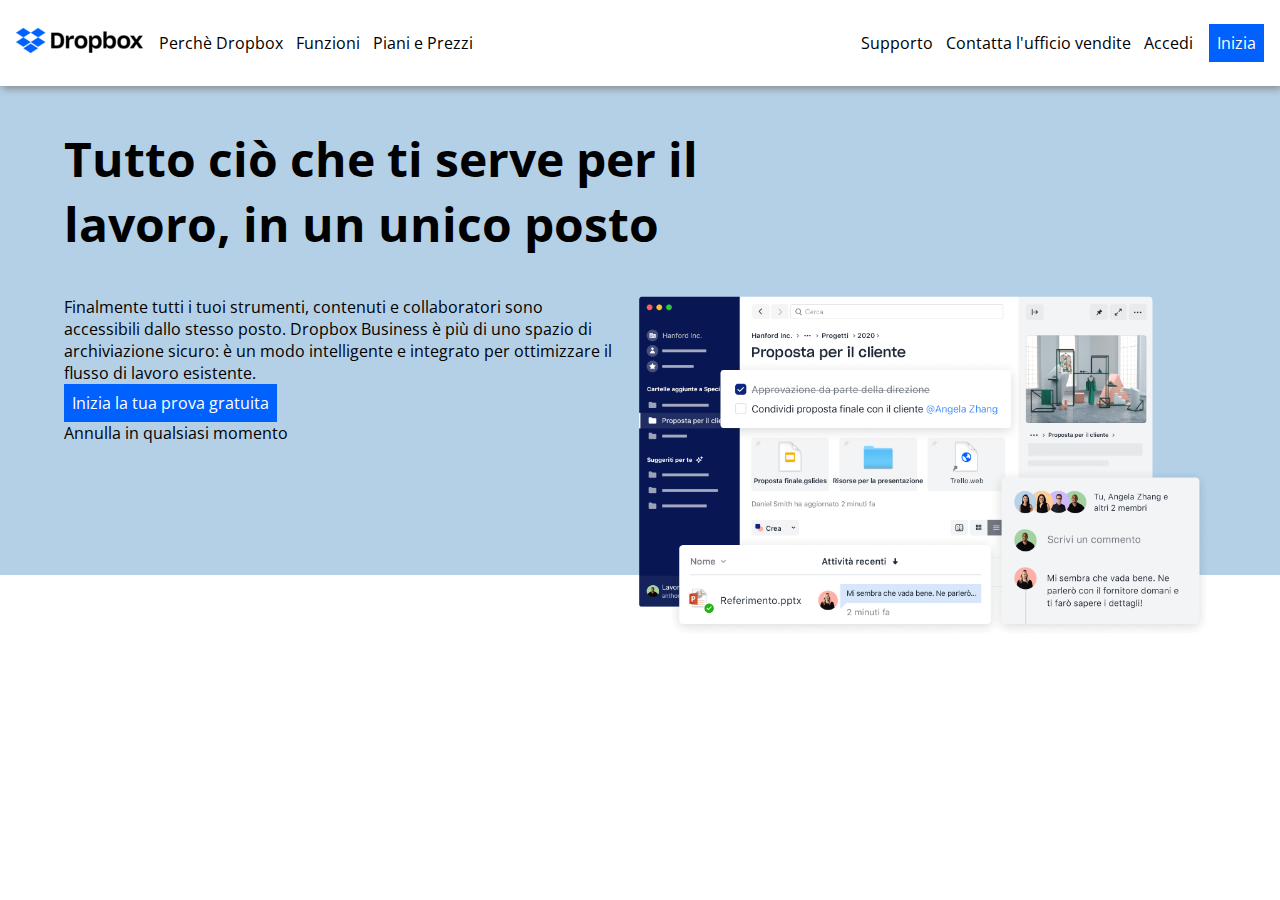
==== correction/index.html @ 45c7e1af "main: add CALLtoACTION" ====
<!DOCTYPE html>
<html lang="en">
    <head>
        <meta charset="UTF-8">
        <meta http-equiv="X-UA-Compatible" content="IE=edge">
        <meta name="viewport" content="width=device-width, initial-scale=1.0">
        <link
            href="https://fonts.googleapis.com/css2?family=Open+Sans:ital,wght@0,400;0,700;0,800;1,400&amp;display=swap"
            rel="stylesheet">
        <link rel="stylesheet"
            href="https://cdnjs.cloudflare.com/ajax/libs/font-awesome/6.3.0/css/all.min.css"
            integrity="sha512-SzlrxWUlpfuzQ+pcUCosxcglQRNAq/DZjVsC0lE40xsADsfeQoEypE+enwcOiGjk/bSuGGKHEyjSoQ1zVisanQ=="
            crossorigin="anonymous" referrerpolicy="no-referrer" />
        <link rel="stylesheet" href="../correction/css/style.css">
        <title>Document</title>
    </head>
    <body>

        <header id="app-header">
            <nav class="d-flex">
                <div class="logo">
                    <a href="#"><img
                            src="../correction/assets/img/logo-small.png"
                            alt=""></a>
                </div>
                <ul class="menu-left underline">
                    <li><a href="#">Perchè Dropbox</a></li>
                    <li><a href="#">Funzioni</a></li>
                    <li><a href="#">Piani e Prezzi</a></li>
                </ul>
                <ul class="menu-right underline">
                    <li><a href="#">Supporto</a></li>
                    <li><a href="#">Contatta l'ufficio vendite</a></li>
                    <li><a href="#">Accedi</a></li>
                </ul>
                <div><a href="#" class="btn btn-blue">Inizia</a></div>
            </nav>
        </header>
        <!-- /#app-header -->

        <main id="app_main">
            <section class="jumbotron">

                <div class="container">
                    <h1>Tutto ciò che ti
                        serve per il <br>
                        lavoro, in un
                        unico posto
                    </h1>
                    <div class="jumbo-txt d-flex">
                        <div class="w40">
                            <p>
                                Finalmente tutti i tuoi
                                strumenti, contenuti e
                                collaboratori sono accessibili
                                dallo stesso posto. Dropbox
                                Business è più di uno spazio
                                di archiviazione sicuro: è un
                                modo intelligente e
                                integrato per ottimizzare il
                                flusso di lavoro esistente.
                            </p>

                            <div class="call_to_action">
                                <a href="" class="btn btn-blue">Inizia la tua
                                    prova gratuita</a>
                                <div>
                                    <a href="#" class="jumbolink">
                                        Annulla in qualsiasi
                                        momento
                                    </a>
                                    <i class="fas fa-arrow-down fa-3x
                                        fa-fw"></i>
                                </div>
                            </div>



                        </div>
                        <div class="w60">
                            <img src="../correction/assets/img/jumbo.png"
                                alt="">
                        </div>
                    </div>
                </div>

            </section>

        </main>
        <!-- /#app_main -->



    </body>
</html>
---- correction/css/style.css ----
/* #region Common */
* {
    margin: 0;
    padding: 0;
    box-sizing: border-box;
}

body {
    font-family: 'Open Sans', sans-serif;
}

.d-flex {
    display: flex;
}

:root {
    --ds-btn: #0061ff;
    --ds-primary: #b4d0e7;
    --ds-light: #ffffff;
    --ds-txtbanner: #610c2f;
    --ds-designt: #a2d39b;
    --ds-asu: #61082b;
    --ds-uf: #0093ce;
    --ds-center: #f5f5f5;
    --ds-topps: #ff1c1c;
    --ds-wbr: #d5001f;
    --ds-hearts: #b4d0e7;
    --ds-lonely: #0d2481;
    --ds-clear: #ffd830;
    --ds-bordergreen:#d1e9cd;
}

img{
    max-width: 100%;
}

/* #endregion Common */

/* #region utility */

.btn{
    text-align: center;
    padding: 0.5rem 0.5rem;
    display: inline-block;
}

.container
{
  max-width: 1152px;
  margin: auto;
}

/* #endregion utility */


/* #region HEADER */
#app-header{
    background-color: var(--ds-light);
    box-shadow: 2px 2px 8px gray;
    position: sticky;
    top: 0;
    left: 0;
    z-index: 10000;
    padding: 1.5rem 1rem;
}

#app-header nav{
    height: 100%;
    align-items: center;
    gap: 1rem;
}

#app-header .menu-left,
#app-header .menu-right {
    list-style: none;
    gap: 0.8rem;
    flex-grow: 1;
    text-decoration: none;
    display: flex;
}

#app-header ul a {
    text-decoration: none;
    color: black;
}

#app-header .menu-right{
    justify-content: end;
    
}

.btn-blue{
    background-color: var(--ds-btn);
    color: var(--ds-light);
    text-decoration: none;
}

.underline li{
    position: relative;
    display: inline-block;
}

.underline li::before {
    content: "";
    position: absolute;
    height: 2px;
    width: 0;
    left: 0;
    bottom: 0;
    background-color: var(--ds-btn);
    transition: opacity 300ms, transform 0.5s;
}

.underline li:hover::before {
    width: 100%;
    transform: translate3d(0, 0.2em, 0);
}

/* #endregion HEADER */

/* #region MAIN */
 
.jumbotron h1{
    font-size: 3rem;
    padding: 2.5rem 0;
}

.jumbotron{
    background-color: var(--ds-hearts);
}

.jumbotron img{
    margin-bottom: -4rem;
}

.call_to_action div a{
    text-decoration: none;
    color: black;
    display: block;
}

/* #endregion MAIN */
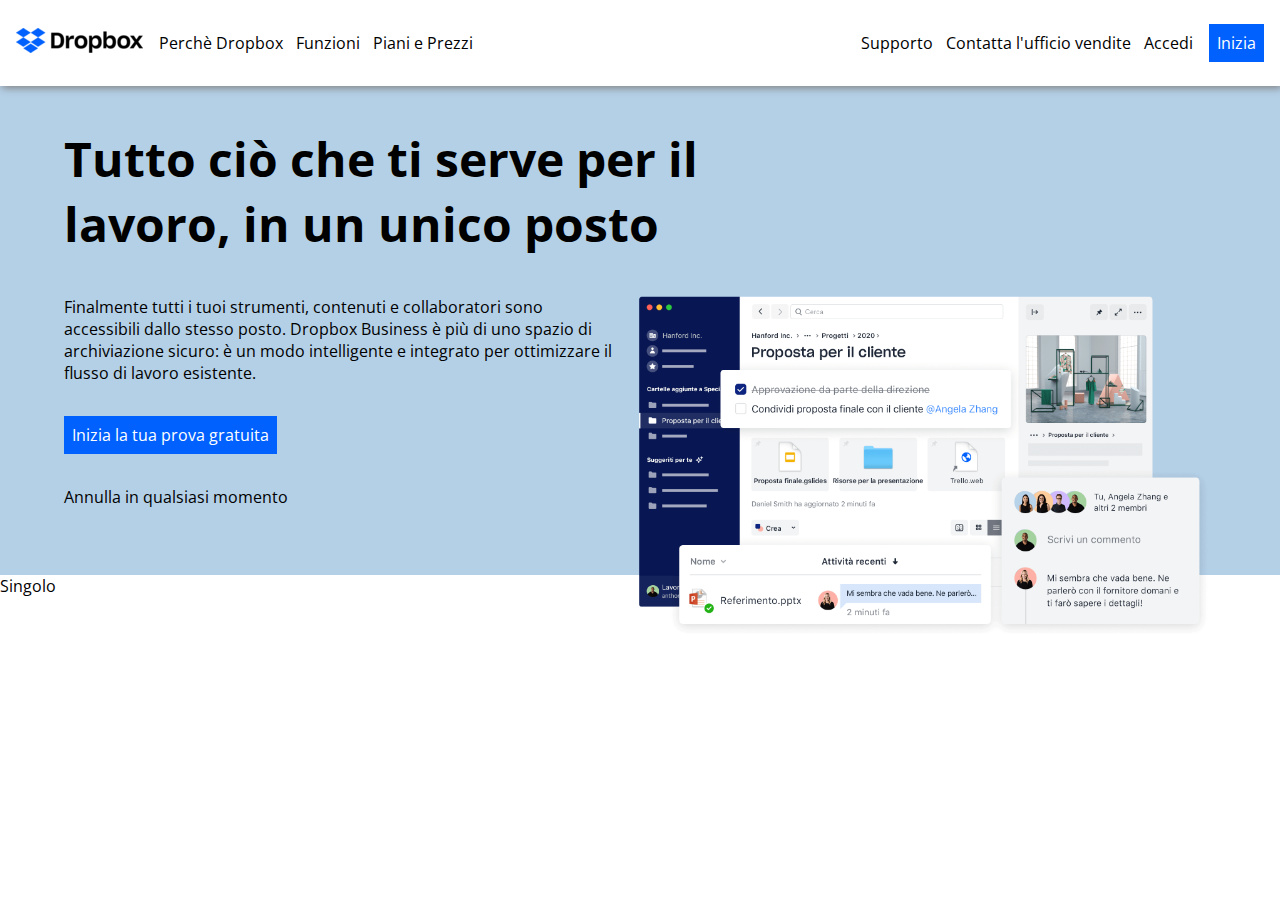
==== commit bd340323: "main: initial businessGRID (container > row > column)" ====
--- a/correction/index.html
+++ b/correction/index.html
@@ -63,20 +63,23 @@
 
                             <div class="call_to_action">
                                 <a href="" class="btn btn-blue">Inizia la tua
-                                    prova gratuita</a>
-                                <div>
-                                    <a href="#" class="jumbolink">
-                                        Annulla in qualsiasi
-                                        momento
-                                    </a>
-                                    <i class="fas fa-arrow-down fa-3x
-                                        fa-fw"></i>
-                                </div>
+                                    prova gratuita
+                                </a>
                             </div>
+                            <!-- call to action -->
+                            <div>
+                                <span>
+                                    Annulla in qualsiasi
+                                    momento
+                                </span>
+                            </div>
+                            <div>
+                                <i class="fas fa-arrow-down fa-2x
+                                    fa-fw"></i>
+                            </div>
+                        </div>
+                        <!-- w40 -->
 
-
-
-                        </div>
                         <div class="w60">
                             <img src="../correction/assets/img/jumbo.png"
                                 alt="">
@@ -85,6 +88,34 @@
                 </div>
 
             </section>
+            <!-- JUMBOtron -->
+
+            <section class="business_plan">
+                <div class="business_grid">
+                    <div class="row">
+                        <div class="col4">
+                            <div class="card">
+                                <div class="card-header">
+                                    <span>Singolo</span>
+                                    <i class="fa-solid fa-user"></i>
+                                </div>
+                                <!-- /.card-header -->
+                                <div class="card-main">
+
+                                </div>
+                                <!-- /.card-main -->
+                            </div>
+                        </div>
+                        <!-- column 1 -->
+                    </div>
+                </div>
+                <!-- row busuness GRID -->
+            </section>
+
+
+
+
+
 
         </main>
         <!-- /#app_main -->
--- a/correction/css/style.css
+++ b/correction/css/style.css
@@ -119,6 +119,8 @@
 /* #endregion HEADER */
 
 /* #region MAIN */
+
+/* #region jumbotron */
  
 .jumbotron h1{
     font-size: 3rem;
@@ -133,10 +135,17 @@
     margin-bottom: -4rem;
 }
 
-.call_to_action div a{
-    text-decoration: none;
-    color: black;
-    display: block;
+.jumbotron .w40{
+    display: flex;
+    flex-direction: column;
+    gap: 2rem;
 }
+/* #endregion jumbotron */
+
+/* #region business GRID */
+
+/* #endregion business GRID */
+
+
 
 /* #endregion MAIN */
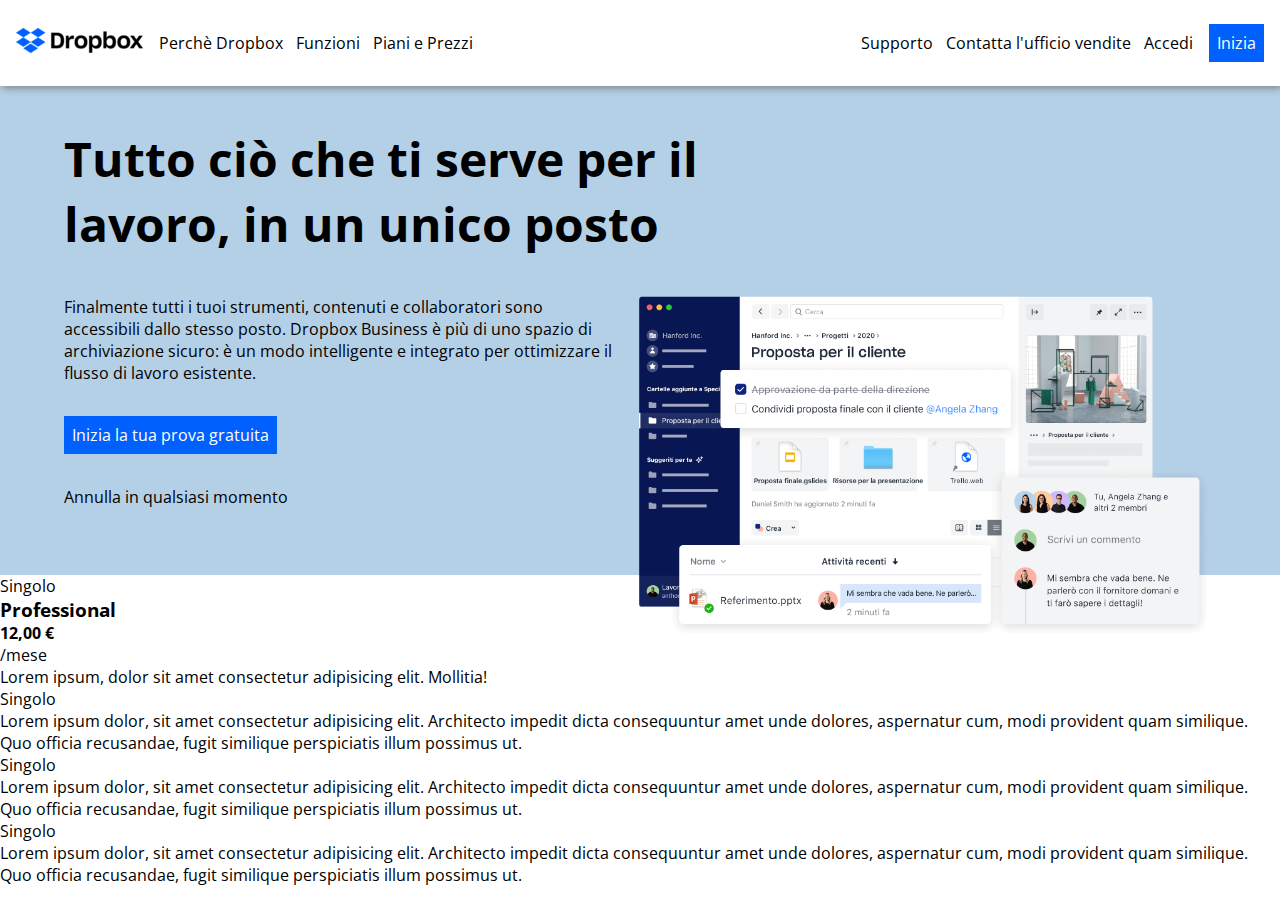
==== commit 73c07e0e: "main: add GRIDcards + 🧼clean code" ====
--- a/correction/index.html
+++ b/correction/index.html
@@ -91,8 +91,8 @@
             <!-- JUMBOtron -->
 
             <section class="business_plan">
-                <div class="business_grid">
-                    <div class="row">
+                <div class="container_grid">
+                    <div class="row pdg-2">
                         <div class="col4">
                             <div class="card">
                                 <div class="card-header">
@@ -101,15 +101,97 @@
                                 </div>
                                 <!-- /.card-header -->
                                 <div class="card-main">
+                                    <h3>Professional</h3>
+                                    <div class="price">
+                                        <strong>12,00 €</strong><br>
+                                        <span class="txt-mt">/mese</span>
+                                    </div>
+
+                                    <ul class="lst-unstyle">
+                                        <li class="d-flex">
+                                            <i class="fas fa-user"></i>
+                                            <span>Lorem ipsum, dolor
+                                                sit amet consectetur adipisicing
+                                                elit. Mollitia!</span>
+                                        </li>
+                                    </ul>
+
 
                                 </div>
                                 <!-- /.card-main -->
                             </div>
                         </div>
                         <!-- column 1 -->
+                        <div class="col4">
+                            <div class="card">
+                                <div class="card-header">
+                                    <span>Singolo</span>
+                                    <i class="fa-solid fa-user"></i>
+                                </div>
+                                <!-- /.card-header -->
+                                <div class="card-main">
+                                    <p>
+                                        Lorem ipsum dolor, sit amet consectetur
+                                        adipisicing elit. Architecto impedit
+                                        dicta consequuntur amet unde dolores,
+                                        aspernatur cum, modi provident quam
+                                        similique. Quo officia recusandae, fugit
+                                        similique perspiciatis illum possimus
+                                        ut.
+                                    </p>
+                                </div>
+                                <!-- /.card-main -->
+                            </div>
+                        </div>
+                        <!-- column 2 -->
+                        <div class="col4">
+                            <div class="card">
+                                <div class="card-header">
+                                    <span>Singolo</span>
+                                    <i class="fa-solid fa-user"></i>
+                                </div>
+                                <!-- /.card-header -->
+                                <div class="card-main">
+                                    <p>
+                                        Lorem ipsum dolor, sit amet consectetur
+                                        adipisicing elit. Architecto impedit
+                                        dicta consequuntur amet unde dolores,
+                                        aspernatur cum, modi provident quam
+                                        similique. Quo officia recusandae, fugit
+                                        similique perspiciatis illum possimus
+                                        ut.
+                                    </p>
+                                </div>
+                                <!-- /.card-main -->
+                            </div>
+                        </div>
+                        <!-- column 3 -->
+                        <div class="col12">
+                            <div class="card">
+                                <div class="card-header">
+                                    <span>Singolo</span>
+                                    <i class="fa-solid fa-user"></i>
+                                </div>
+                                <!-- /.card-header -->
+                                <div class="card-main">
+                                    <p>
+                                        Lorem ipsum dolor, sit amet consectetur
+                                        adipisicing elit. Architecto impedit
+                                        dicta consequuntur amet unde dolores,
+                                        aspernatur cum, modi provident quam
+                                        similique. Quo officia recusandae, fugit
+                                        similique perspiciatis illum possimus
+                                        ut.
+                                    </p>
+                                </div>
+                                <!-- /.card-main -->
+                            </div>
+                        </div>
+                        <!-- column 4 -->
                     </div>
+                    <!-- row busuness GRID -->
                 </div>
-                <!-- row busuness GRID -->
+
             </section>
 
 
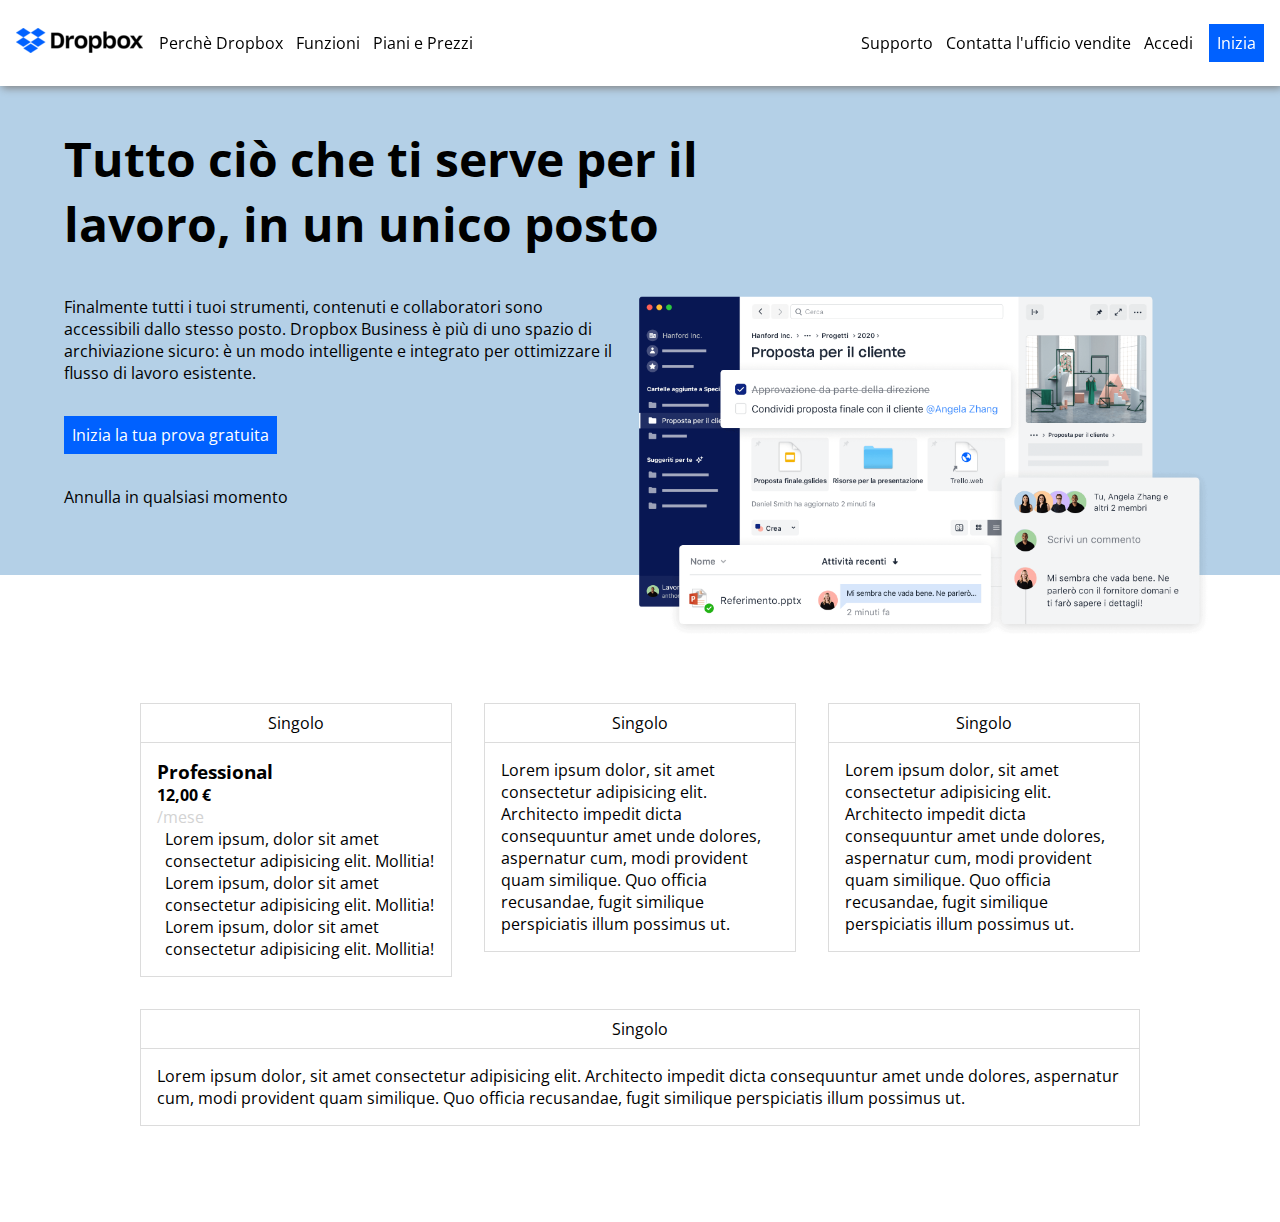
==== commit a2b4cc26: "main: listICON_ align-items: BASEline" ====
--- a/correction/index.html
+++ b/correction/index.html
@@ -104,7 +104,7 @@
                                     <h3>Professional</h3>
                                     <div class="price">
                                         <strong>12,00 €</strong><br>
-                                        <span class="txt-mt">/mese</span>
+                                        <span class="txt-month">/mese</span>
                                     </div>
 
                                     <ul class="lst-unstyle">
@@ -112,7 +112,26 @@
                                             <i class="fas fa-user"></i>
                                             <span>Lorem ipsum, dolor
                                                 sit amet consectetur adipisicing
-                                                elit. Mollitia!</span>
+                                                elit. Mollitia!
+                                            </span>
+                                        </li>
+                                    </ul>
+                                    <ul class="lst-unstyle">
+                                        <li class="d-flex">
+                                            <i class="fa-solid fa-folder"></i>
+                                            <span>Lorem ipsum, dolor
+                                                sit amet consectetur adipisicing
+                                                elit. Mollitia!
+                                            </span>
+                                        </li>
+                                    </ul>
+                                    <ul class="lst-unstyle">
+                                        <li class="d-flex">
+                                            <i class="fa-sharp fa-solid fa-share-nodes"></i>
+                                            <span>Lorem ipsum, dolor
+                                                sit amet consectetur adipisicing
+                                                elit. Mollitia!
+                                            </span>
                                         </li>
                                     </ul>
 
--- a/correction/css/style.css
+++ b/correction/css/style.css
@@ -49,9 +49,10 @@
   max-width: 1152px;
   margin: auto;
 }
-
+.lst-unstyle{
+    list-style: none;
+}
 /* #endregion utility */
-
 
 /* #region HEADER */
 #app-header{
@@ -144,8 +145,57 @@
 
 /* #region business GRID */
 
-/* #endregion business GRID */
-
+.container_grid
+{
+  max-width: 1000px;
+  margin: auto;
+  padding: 5rem 0;
+}
+
+.card{
+    border: 1px solid gainsboro;
+}
+
+.pdg-2{
+    padding-top: 2rem;
+}
+
+.row
+{
+  display: flex;
+  flex-wrap: wrap;
+  margin: 0 -1rem;
+}
+.col4
+{
+  width: calc(100% / 12 * 4);
+}
+.col12{
+    width: 100%;
+}
+
+[class^="col"]{
+  padding: 1rem;
+}
+
+.card-header{
+    padding: 0.5rem 0.5rem;
+    text-align: center;
+    border-bottom: 1px solid gainsboro; ;
+}
+.card-main{
+    padding: 1rem;
+}
+.txt-month{
+    color: lightgray;
+}
+.business_plan ul.lst-unstyle li{
+    align-items: baseline;
+    gap: 0.5rem;
+    display: flex;
+}
+
+/* #endregion businessGRID*/
 
 
 /* #endregion MAIN */
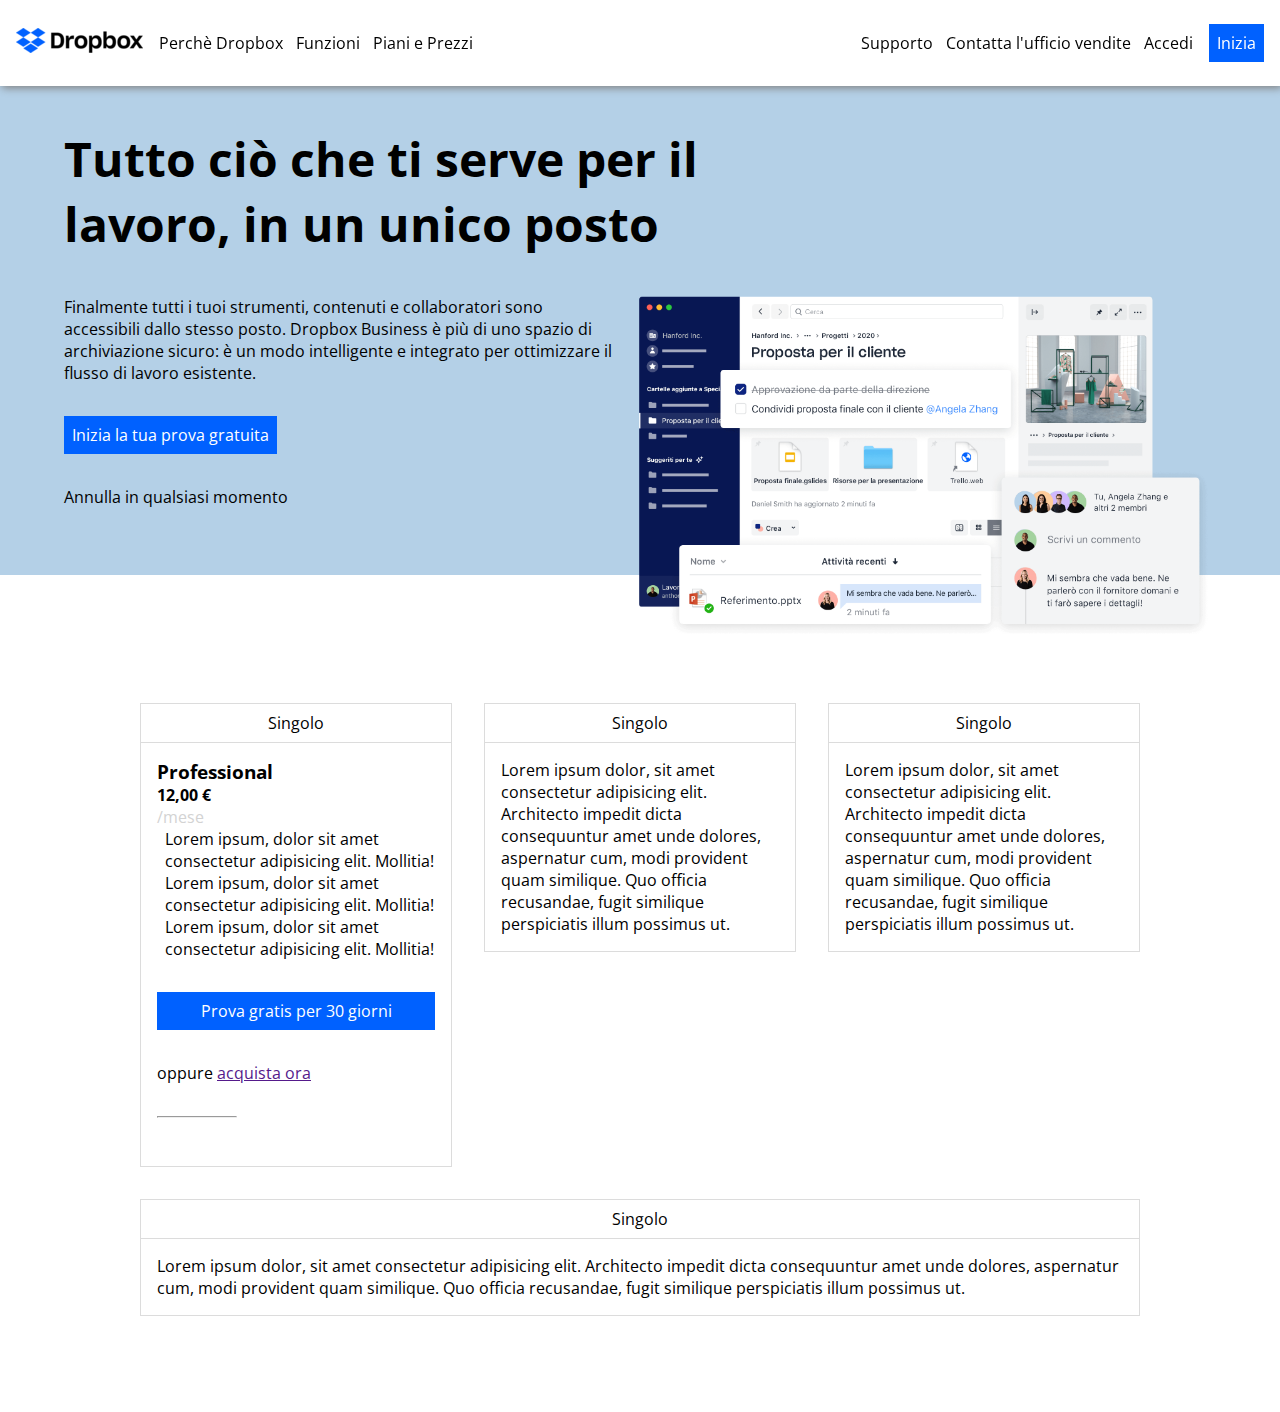
==== commit ec095a5d: "main: class: btn-block for CARDs" ====
--- a/correction/index.html
+++ b/correction/index.html
@@ -125,22 +125,33 @@
                                             </span>
                                         </li>
                                     </ul>
-                                    <ul class="lst-unstyle">
+                                    <ul class="feats lst-unstyle">
                                         <li class="d-flex">
-                                            <i class="fa-sharp fa-solid fa-share-nodes"></i>
+                                            <i class="fa-sharp fa-solid
+                                                fa-share-nodes"></i>
                                             <span>Lorem ipsum, dolor
                                                 sit amet consectetur adipisicing
                                                 elit. Mollitia!
                                             </span>
                                         </li>
                                     </ul>
-
+                                    <!-- feats -->
+                                    <div class="call_to_action">
+                                        <a href="#" class="btn btn-blue btn-block">
+                                            Prova gratis per 30 giorni
+                                        </a>
+                                        <div class="pdg-2-cta">
+                                            <span>oppure <a href="">acquista ora</a></span>
+                                        </div>
+                                        <hr>
+                                    </div>
 
                                 </div>
                                 <!-- /.card-main -->
                             </div>
                         </div>
                         <!-- column 1 -->
+
                         <div class="col4">
                             <div class="card">
                                 <div class="card-header">
--- a/correction/css/style.css
+++ b/correction/css/style.css
@@ -43,6 +43,9 @@
     padding: 0.5rem 0.5rem;
     display: inline-block;
 }
+.btn-block{
+    display: block;
+}
 
 .container
 {
@@ -177,7 +180,7 @@
 [class^="col"]{
   padding: 1rem;
 }
-
+/* #region CARDs */
 .card-header{
     padding: 0.5rem 0.5rem;
     text-align: center;
@@ -195,6 +198,23 @@
     display: flex;
 }
 
+.business_plan .call_to_action hr{
+    width: 80px;
+}
+
+.business_plan .call_to_action{
+    margin: 2rem 0;
+}
+
+.pdg-2-cta{
+    padding-top: 2rem;
+    padding-bottom: 2rem;
+}
+
+
+
+/* #endregion CARDs */
+
 /* #endregion businessGRID*/
 
 
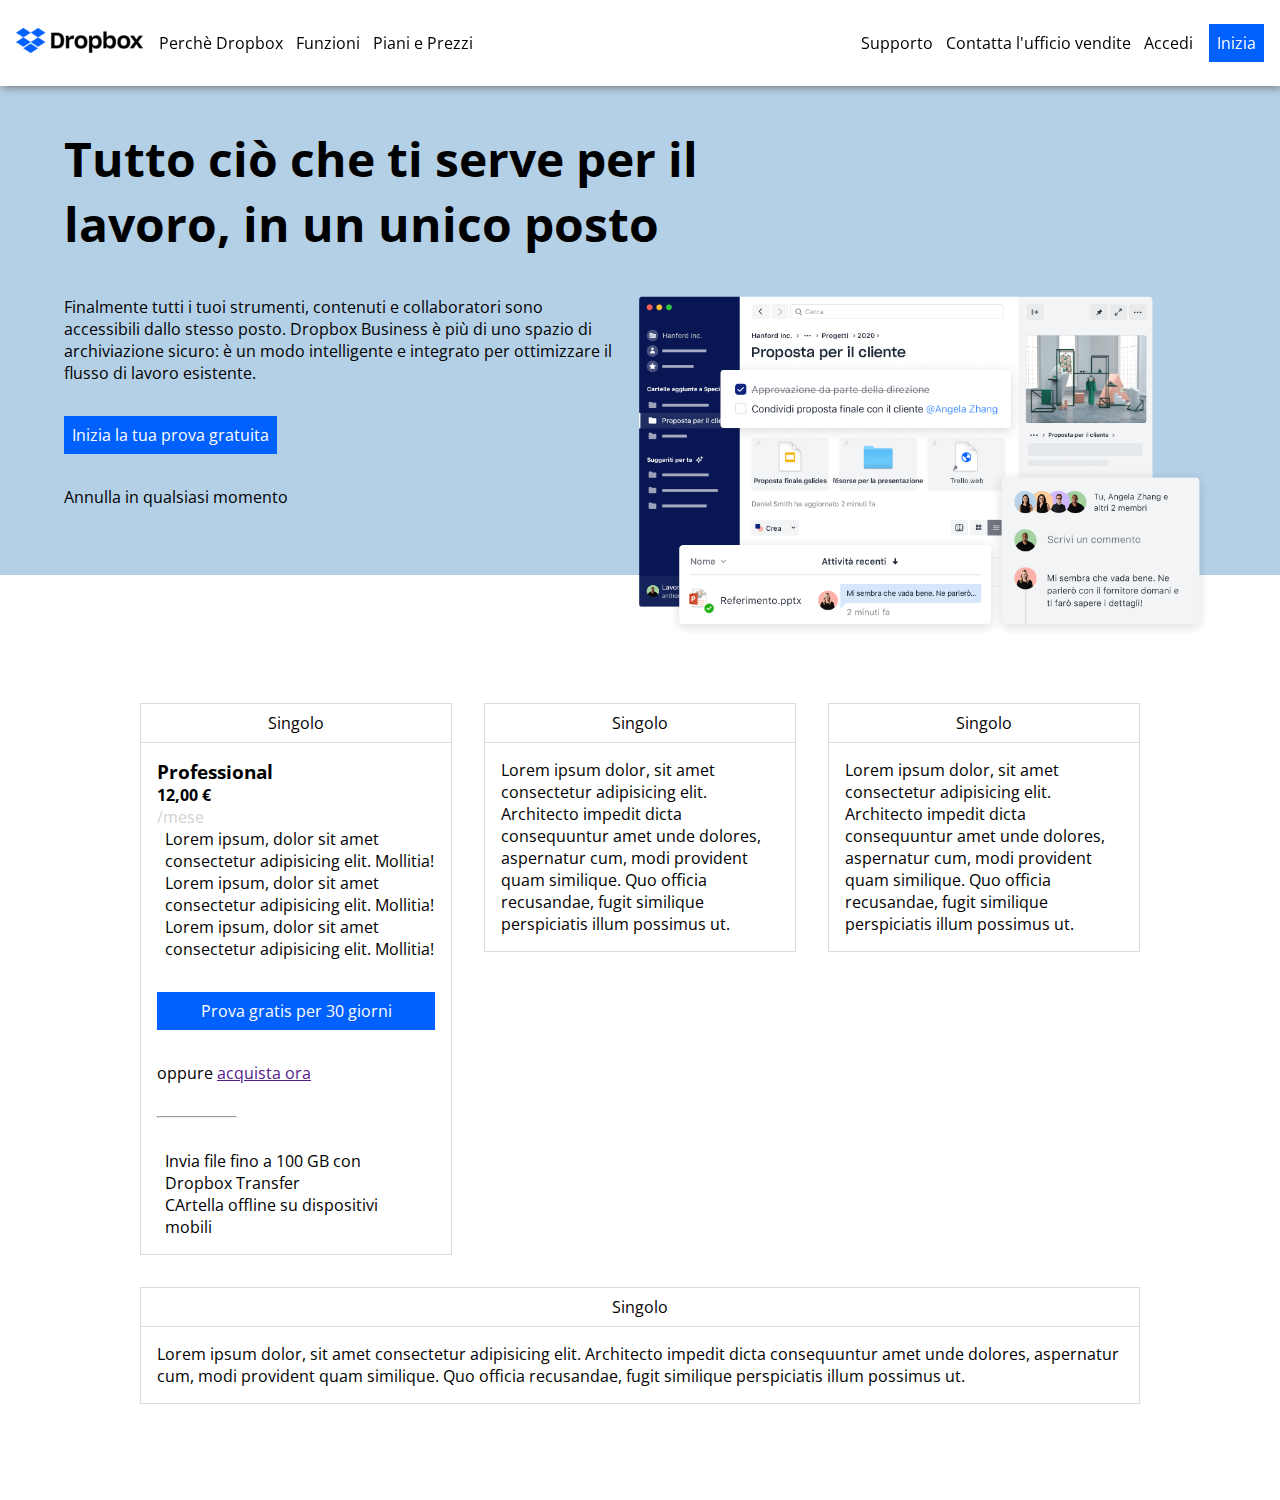
==== commit bc4f87c0: "main:🚩🧼 add prototype CARD (cleanCODE)" ====
--- a/correction/index.html
+++ b/correction/index.html
@@ -137,7 +137,8 @@
                                     </ul>
                                     <!-- feats -->
                                     <div class="call_to_action">
-                                        <a href="#" class="btn btn-blue btn-block">
+                                        <a href="#" class="btn btn-blue
+                                            btn-block">
                                             Prova gratis per 30 giorni
                                         </a>
                                         <div class="pdg-2-cta">
@@ -145,6 +146,24 @@
                                         </div>
                                         <hr>
                                     </div>
+                                    <!-- call to action BUSINESSplan -->
+                                    <ul class="blueflaggy lst-unstyle">
+                                        <li class="d-flex">
+                                            <i class="fa-sharp fa-solid
+                                                fa-check"></i>
+                                            <span>Invia file fino a 100 GB con
+                                                <br>Dropbox Transfer</span>
+                                        </li>
+                                        <li class="d-flex">
+                                            <i class="fa-sharp fa-solid
+                                                fa-check"></i>
+                                            <span>CArtella offline su dispositivi <br>mobili
+                                            </span>
+                                        </li>
+                                    </ul>
+
+
+
 
                                 </div>
                                 <!-- /.card-main -->
--- a/correction/css/style.css
+++ b/correction/css/style.css
@@ -211,6 +211,9 @@
     padding-bottom: 2rem;
 }
 
+.blueflaggy i{
+    color: var(--ds-btn);
+}
 
 
 /* #endregion CARDs */
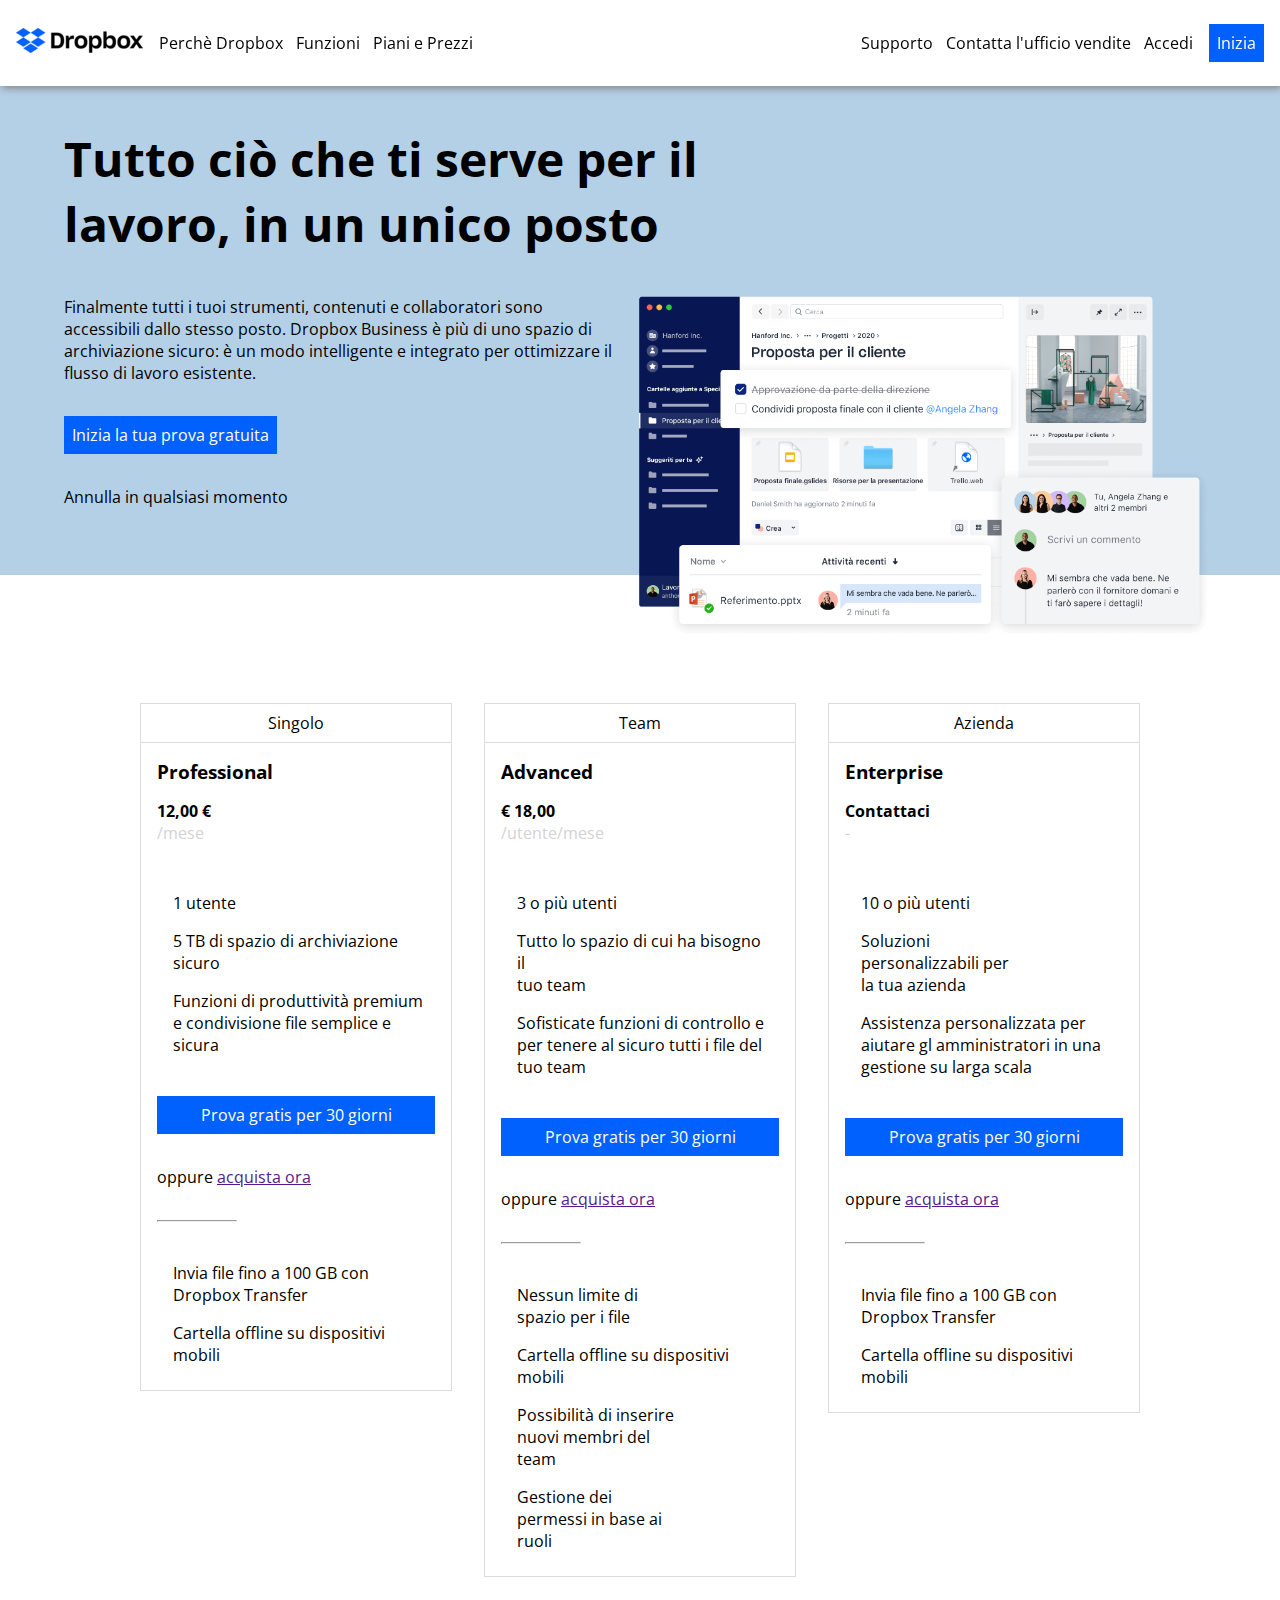
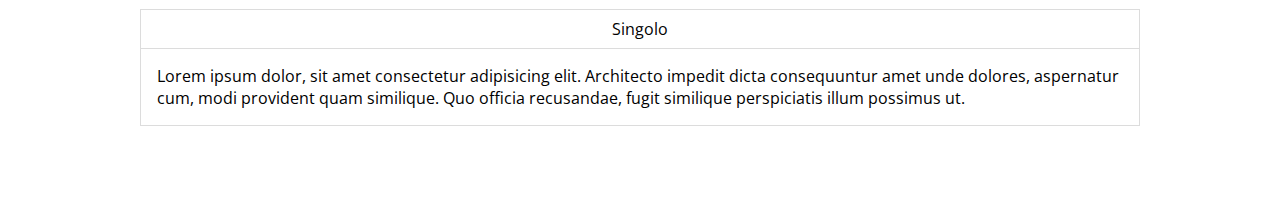
==== commit 4d8248a6: "main:🚩🧼 add card COL4" ====
--- a/correction/index.html
+++ b/correction/index.html
@@ -110,18 +110,15 @@
                                     <ul class="lst-unstyle">
                                         <li class="d-flex">
                                             <i class="fas fa-user"></i>
-                                            <span>Lorem ipsum, dolor
-                                                sit amet consectetur adipisicing
-                                                elit. Mollitia!
+                                            <span>1 utente
                                             </span>
                                         </li>
                                     </ul>
                                     <ul class="lst-unstyle">
                                         <li class="d-flex">
                                             <i class="fa-solid fa-folder"></i>
-                                            <span>Lorem ipsum, dolor
-                                                sit amet consectetur adipisicing
-                                                elit. Mollitia!
+                                            <span>5 TB di spazio di
+                                                archiviazione <br> sicuro
                                             </span>
                                         </li>
                                     </ul>
@@ -129,9 +126,8 @@
                                         <li class="d-flex">
                                             <i class="fa-sharp fa-solid
                                                 fa-share-nodes"></i>
-                                            <span>Lorem ipsum, dolor
-                                                sit amet consectetur adipisicing
-                                                elit. Mollitia!
+                                            <span>Funzioni di produttività premium
+                                                e condivisione file semplice e <br>sicura
                                             </span>
                                         </li>
                                     </ul>
@@ -157,14 +153,11 @@
                                         <li class="d-flex">
                                             <i class="fa-sharp fa-solid
                                                 fa-check"></i>
-                                            <span>CArtella offline su dispositivi <br>mobili
-                                            </span>
-                                        </li>
-                                    </ul>
-
-
-
-
+                                            <span>Cartella offline su
+                                                dispositivi <br>mobili
+                                            </span>
+                                        </li>
+                                    </ul>
                                 </div>
                                 <!-- /.card-main -->
                             </div>
@@ -172,6 +165,170 @@
                         <!-- column 1 -->
 
                         <div class="col4">
+                            <div class="card">
+                                <div class="card-header">
+                                    <span>Team</span>
+                                    <i class="fa-solid fa-users"></i>
+                                </div>
+                                <!-- /.card-header -->
+                                <div class="card-main">
+                                    <h3>Advanced</h3>
+                                    <div class="price">
+                                        <strong>€ 18,00</strong><br>
+                                        <span class="txt-month">/utente/mese</span>
+                                    </div>
+
+                                    <ul class="lst-unstyle">
+                                        <li class="d-flex">
+                                            <i class="fas fa-users"></i>
+                                            <span>3 o più utenti
+                                            </span>
+                                        </li>
+                                    </ul>
+                                    <ul class="lst-unstyle">
+                                        <li class="d-flex">
+                                            <i class="fa-solid fa-folder"></i>
+                                            <span>Tutto lo spazio di cui ha
+                                                bisogno il <br>tuo team
+                                            </span>
+                                        </li>
+                                    </ul>
+                                    <ul class="feats lst-unstyle">
+                                        <li class="d-flex">
+                                            <i class="fa-sharp fa-solid
+                                                fa-share-nodes"></i>
+                                            <span>Sofisticate funzioni
+                                                di controllo e per
+                                                tenere al sicuro tutti
+                                                i file del tuo team
+                                            </span>
+                                        </li>
+                                    </ul>
+                                    <!-- feats -->
+                                    <div class="call_to_action">
+                                        <a href="#" class="btn btn-blue
+                                            btn-block">
+                                            Prova gratis per 30 giorni
+                                        </a>
+                                        <div class="pdg-2-cta">
+                                            <span>oppure <a href="">acquista ora</a></span>
+                                        </div>
+                                        <hr>
+                                    </div>
+                                    <!-- call to action BUSINESSplan -->
+                                    <ul class="blueflaggy lst-unstyle">
+                                        <li class="d-flex">
+                                            <i class="fa-sharp fa-solid
+                                                fa-check"></i>
+                                            <span>Nessun limite di <br>spazio
+                                                per i file
+                                            </span>
+                                        </li>
+                                        <li class="d-flex">
+                                            <i class="fa-sharp fa-solid
+                                                fa-check"></i>
+                                            <span>Cartella offline su
+                                                dispositivi <br>mobili
+                                            </span>
+                                        </li>
+                                        <li class="d-flex">
+                                            <i class="fa-sharp fa-solid
+                                                fa-check"></i>
+                                            <span>Possibilità di inserire <br>nuovi
+                                                membri del <br>team
+                                            </span>
+                                        </li>
+                                        <li class="d-flex">
+                                            <i class="fa-sharp fa-solid
+                                                fa-check"></i>
+                                            <span>Gestione dei <br>
+                                                permessi in base ai <br>
+                                                ruoli
+                                            </span>
+                                        </li>
+                                    </ul>
+                                </div>
+                                <!-- /.card-main -->
+                            </div>
+                        </div>
+                        <!-- column 2 -->
+
+                        <div class="col4">
+                            <div class="card">
+                                <div class="card-header">
+                                    <span>Azienda</span>
+                                    <i class="fa-solid fa-building"></i>
+                                </div>
+                                <!-- /.card-header -->
+                                <div class="card-main">
+                                    <h3>Enterprise</h3>
+                                    <div class="price">
+                                        <strong>Contattaci</strong><br>
+                                        <span class="txt-month">-</span>
+                                    </div>
+
+                                    <ul class="lst-unstyle">
+                                        <li class="d-flex">
+                                            <i class="fas fa-user"></i>
+                                            <span>10 o più utenti
+                                            </span>
+                                        </li>
+                                    </ul>
+                                    <ul class="lst-unstyle">
+                                        <li class="d-flex">
+                                            <i class="fa-solid fa-folder"></i>
+                                            <span>Soluzioni <br>
+                                                personalizzabili per <br>
+                                                la tua azienda
+                                            </span>
+                                        </li>
+                                    </ul>
+                                    <ul class="feats lst-unstyle">
+                                        <li class="d-flex">
+                                            <i class="fa-sharp fa-solid
+                                                fa-share-nodes"></i>
+                                            <span>Assistenza
+                                                personalizzata per <br>
+                                                aiutare gl
+                                                amministratori in
+                                                una <br>gestione su
+                                                larga scala
+                                            </span>
+                                        </li>
+                                    </ul>
+                                    <!-- feats -->
+                                    <div class="call_to_action">
+                                        <a href="#" class="btn btn-blue
+                                            btn-block">
+                                            Prova gratis per 30 giorni
+                                        </a>
+                                        <div class="pdg-2-cta">
+                                            <span>oppure <a href="">acquista ora</a></span>
+                                        </div>
+                                        <hr>
+                                    </div>
+                                    <!-- call to action BUSINESSplan -->
+                                    <ul class="blueflaggy lst-unstyle">
+                                        <li class="d-flex">
+                                            <i class="fa-sharp fa-solid
+                                                fa-check"></i>
+                                            <span>Invia file fino a 100 GB con
+                                                <br>Dropbox Transfer</span>
+                                        </li>
+                                        <li class="d-flex">
+                                            <i class="fa-sharp fa-solid
+                                                fa-check"></i>
+                                            <span>Cartella offline su
+                                                dispositivi <br>mobili
+                                            </span>
+                                        </li>
+                                    </ul>
+                                </div>
+                                <!-- /.card-main -->
+                            </div>
+                        </div>
+                        <!-- column 3 -->
+                        <div class="col12">
                             <div class="card">
                                 <div class="card-header">
                                     <span>Singolo</span>
@@ -192,50 +349,6 @@
                                 <!-- /.card-main -->
                             </div>
                         </div>
-                        <!-- column 2 -->
-                        <div class="col4">
-                            <div class="card">
-                                <div class="card-header">
-                                    <span>Singolo</span>
-                                    <i class="fa-solid fa-user"></i>
-                                </div>
-                                <!-- /.card-header -->
-                                <div class="card-main">
-                                    <p>
-                                        Lorem ipsum dolor, sit amet consectetur
-                                        adipisicing elit. Architecto impedit
-                                        dicta consequuntur amet unde dolores,
-                                        aspernatur cum, modi provident quam
-                                        similique. Quo officia recusandae, fugit
-                                        similique perspiciatis illum possimus
-                                        ut.
-                                    </p>
-                                </div>
-                                <!-- /.card-main -->
-                            </div>
-                        </div>
-                        <!-- column 3 -->
-                        <div class="col12">
-                            <div class="card">
-                                <div class="card-header">
-                                    <span>Singolo</span>
-                                    <i class="fa-solid fa-user"></i>
-                                </div>
-                                <!-- /.card-header -->
-                                <div class="card-main">
-                                    <p>
-                                        Lorem ipsum dolor, sit amet consectetur
-                                        adipisicing elit. Architecto impedit
-                                        dicta consequuntur amet unde dolores,
-                                        aspernatur cum, modi provident quam
-                                        similique. Quo officia recusandae, fugit
-                                        similique perspiciatis illum possimus
-                                        ut.
-                                    </p>
-                                </div>
-                                <!-- /.card-main -->
-                            </div>
-                        </div>
                         <!-- column 4 -->
                     </div>
                     <!-- row busuness GRID -->
--- a/correction/css/style.css
+++ b/correction/css/style.css
@@ -196,6 +196,11 @@
     align-items: baseline;
     gap: 0.5rem;
     display: flex;
+    padding: 0.5rem;
+}
+.business_plan .price{
+    margin-bottom: 2.5rem;
+    margin-top: 1rem;
 }
 
 .business_plan .call_to_action hr{
@@ -216,6 +221,7 @@
 }
 
 
+
 /* #endregion CARDs */
 
 /* #endregion businessGRID*/
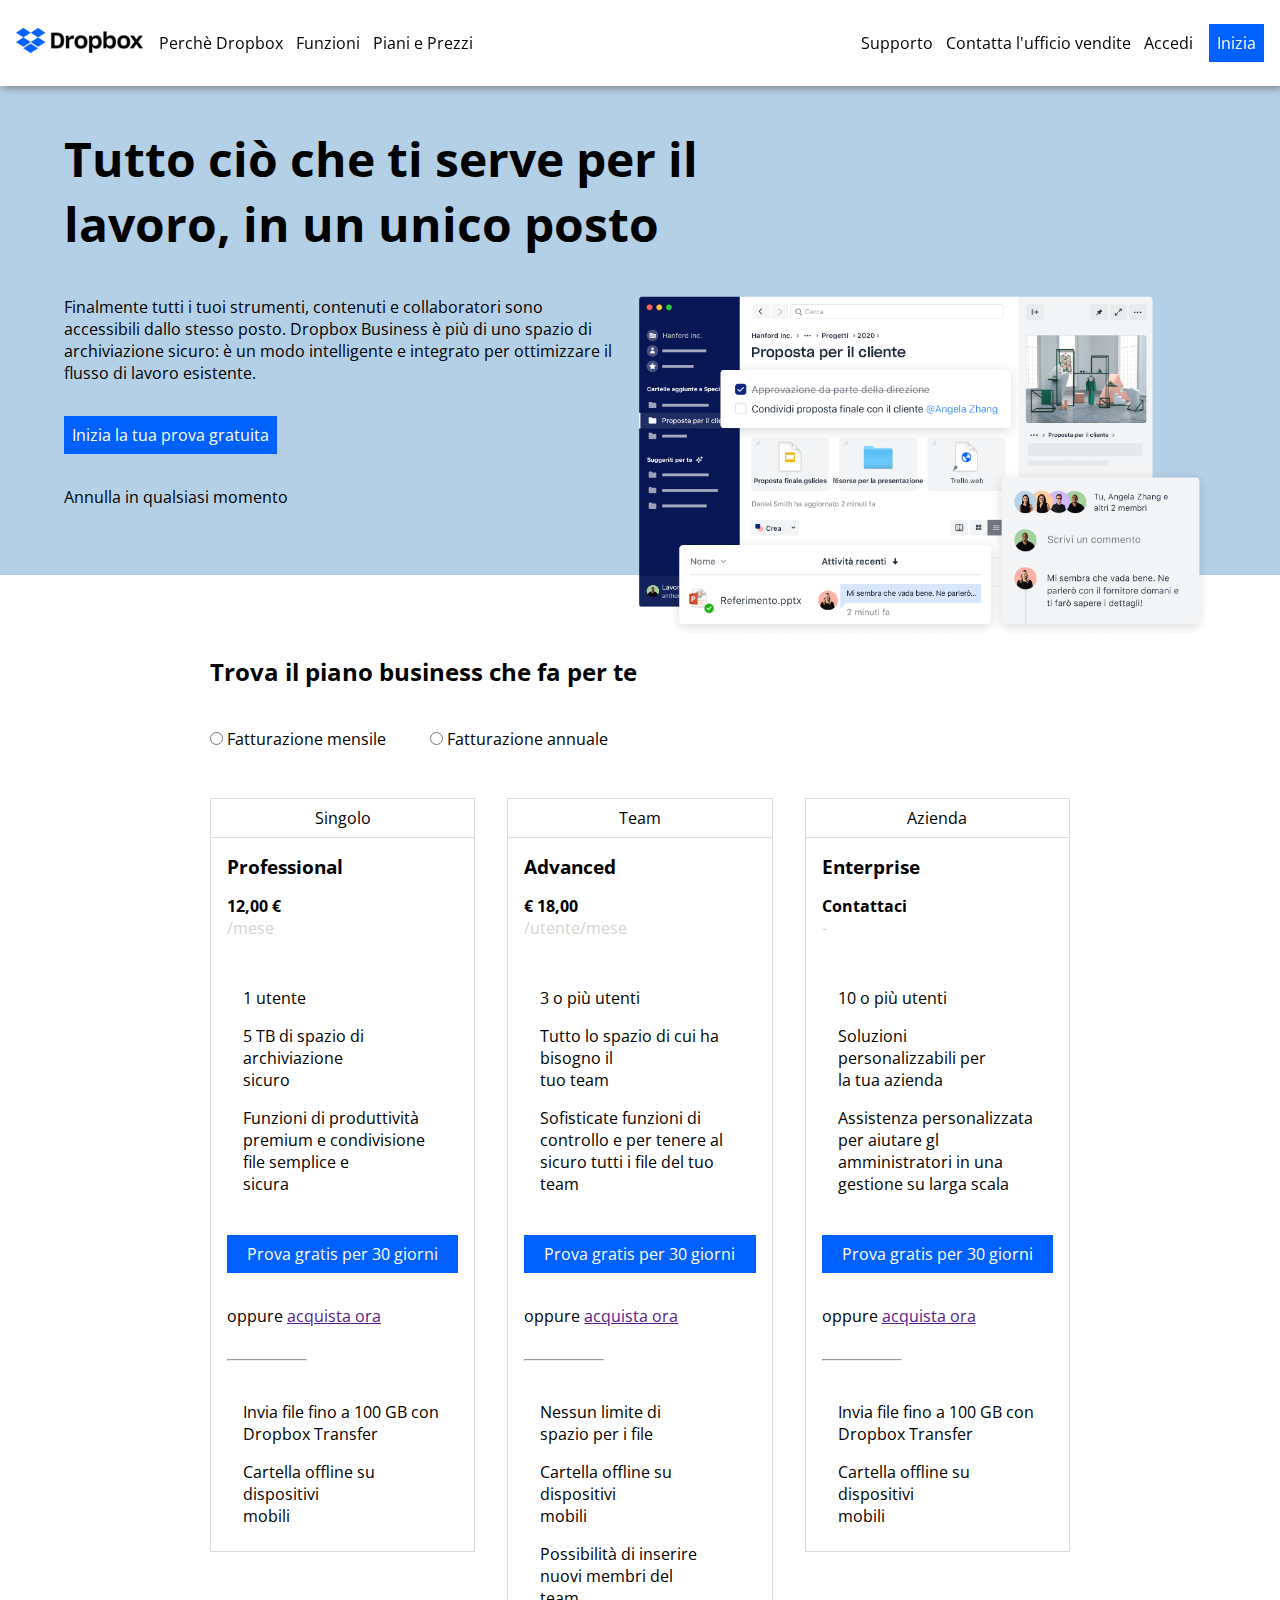
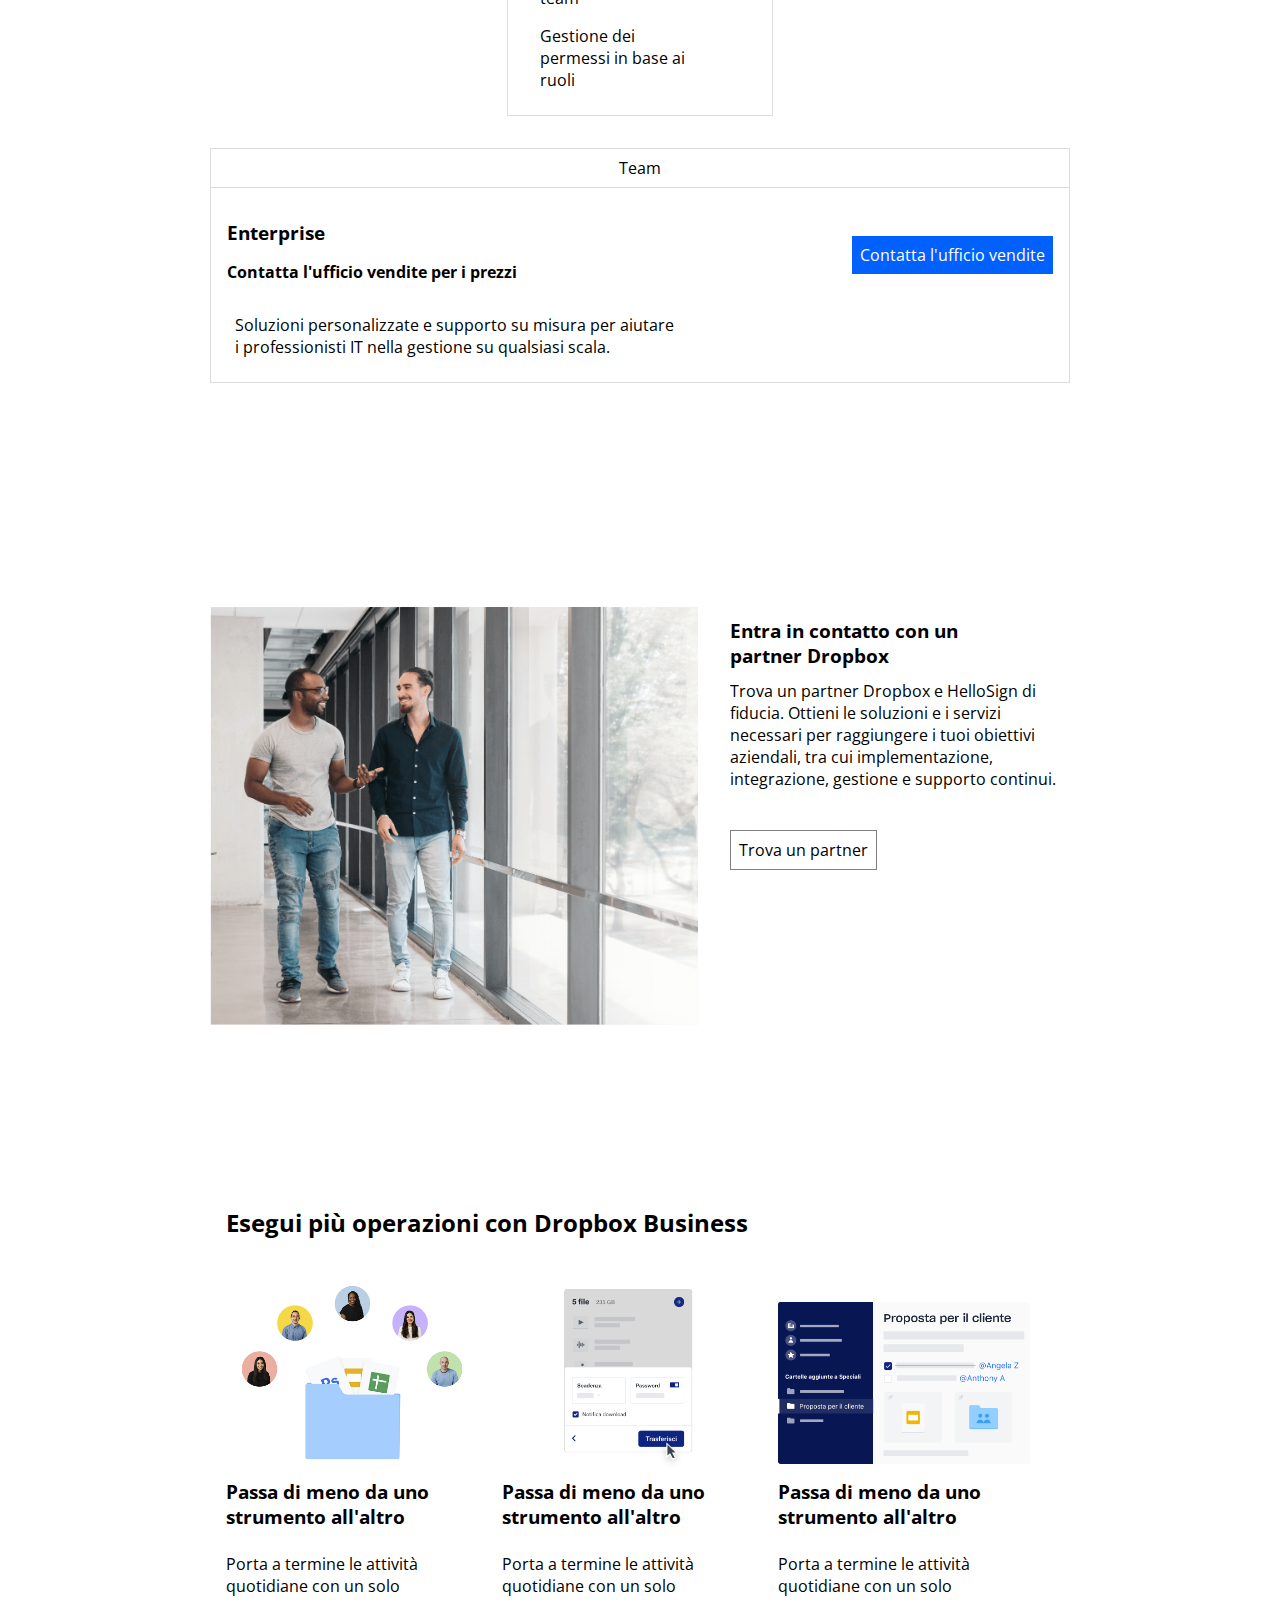
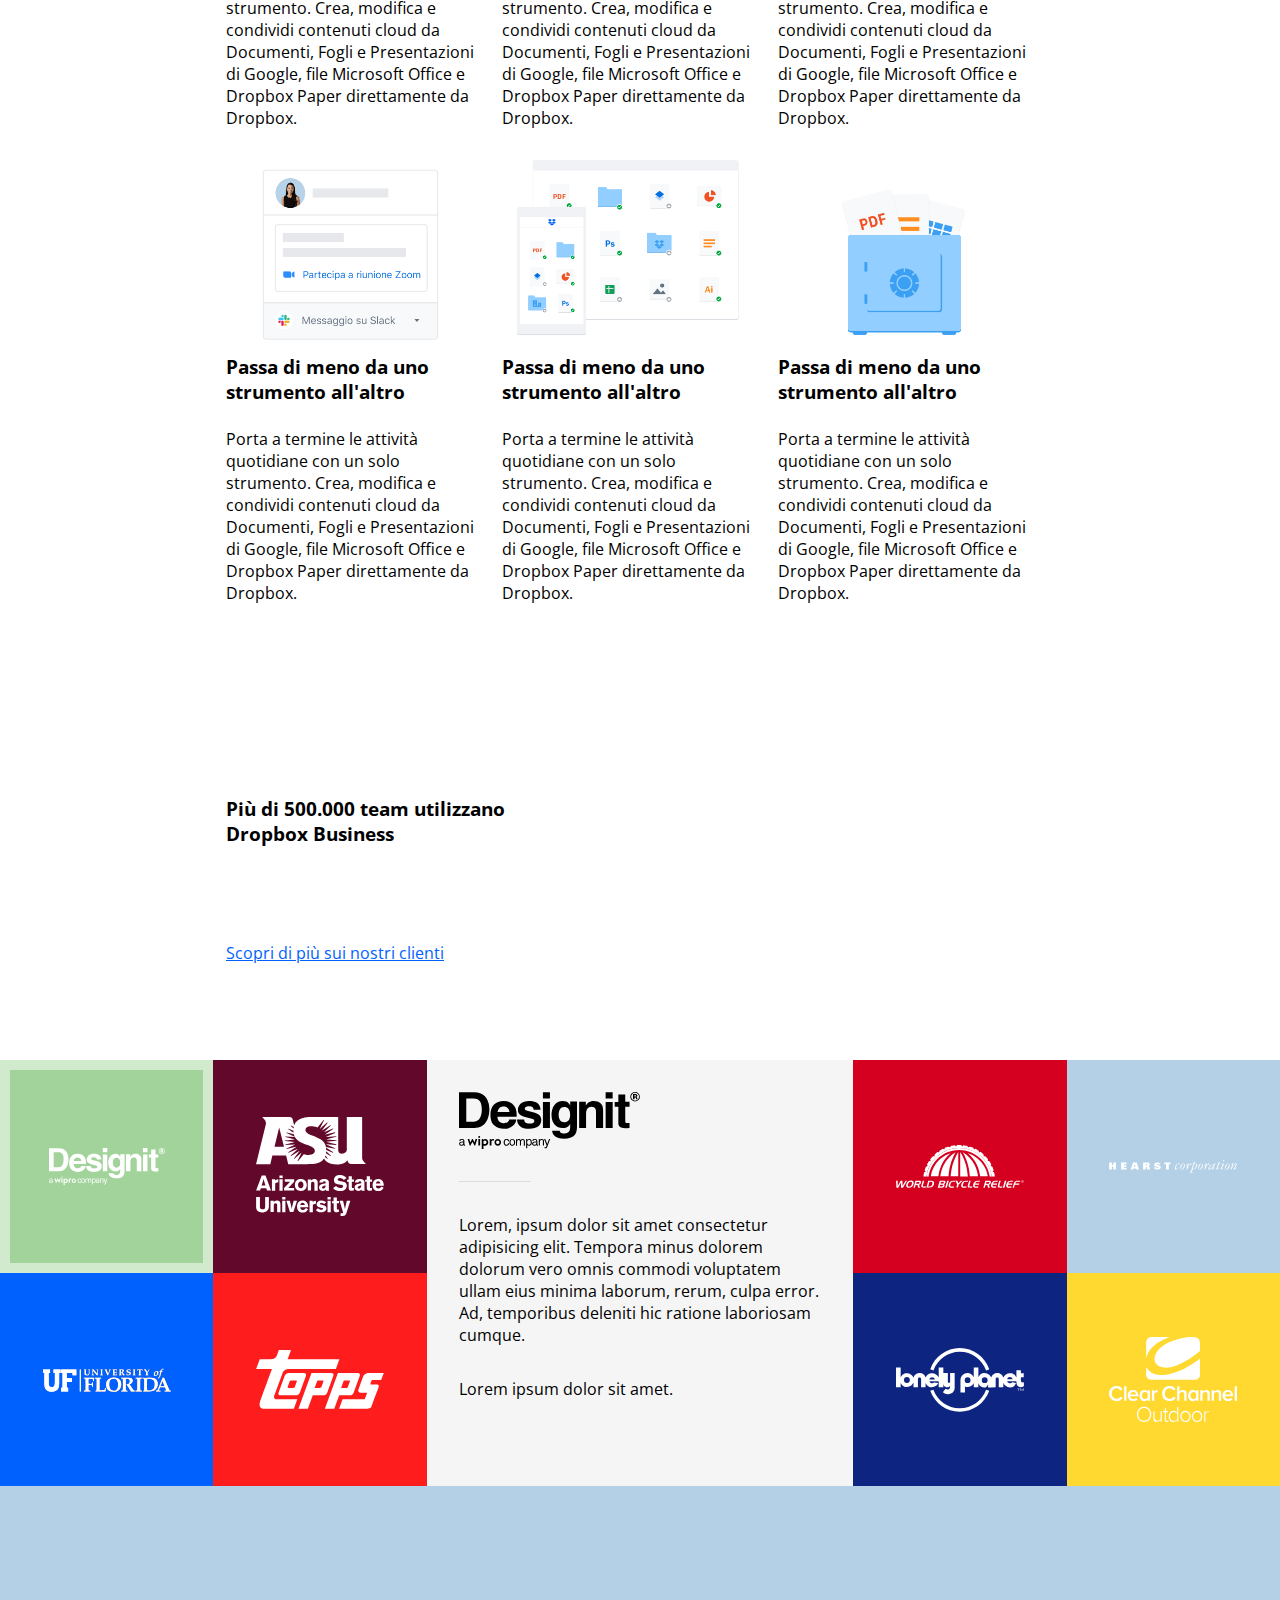
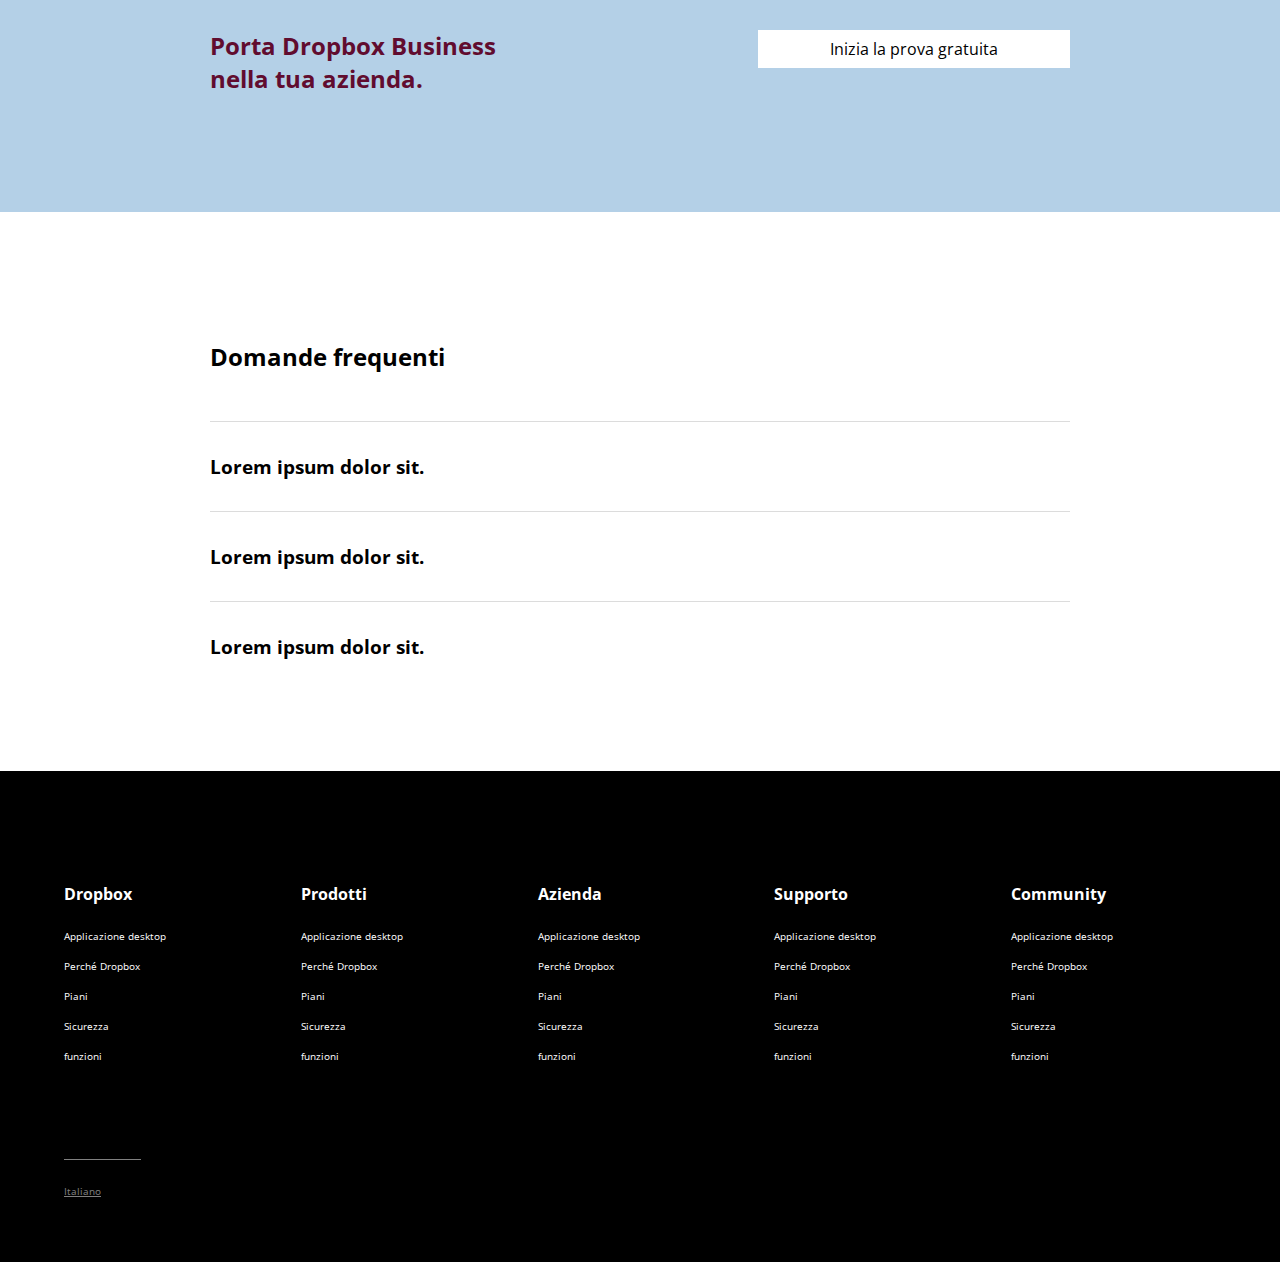
==== commit cd918647: "main: correction BRANDs banner + cleanCODE🧼 + some adjustments (radiobtn, color black <a>, arrow_lin" ====
--- a/correction/index.html
+++ b/correction/index.html
@@ -73,9 +73,10 @@
                                     momento
                                 </span>
                             </div>
-                            <div>
-                                <i class="fas fa-arrow-down fa-2x
+                            <div class="arrow_link">
+                                <a href="#btn-partner"><i class="fas fa-arrow-down fa-2x
                                     fa-fw"></i>
+                                </a>
                             </div>
                         </div>
                         <!-- w40 -->
@@ -91,7 +92,17 @@
             <!-- JUMBOtron -->
 
             <section class="business_plan">
+
                 <div class="container_grid">
+
+                    <nav class="choise_barr">
+                        <h2>Trova il piano business che fa per te</h2>
+                        <input type="radio" id="contactChoice1" name="contact" value="email" />
+                        <label for="contactChoice1">Fatturazione mensile</label>
+                        <input type="radio" id="contactChoice2" name="contact" value="phone" />
+                        <label for="contactChoice2">Fatturazione annuale</label>
+                    </nav>
+                    <!-- choise radio button -->
                     <div class="row pdg-2">
                         <div class="col4">
                             <div class="card">
@@ -126,8 +137,10 @@
                                         <li class="d-flex">
                                             <i class="fa-sharp fa-solid
                                                 fa-share-nodes"></i>
-                                            <span>Funzioni di produttività premium
-                                                e condivisione file semplice e <br>sicura
+                                            <span>Funzioni di produttività
+                                                premium
+                                                e condivisione file semplice e
+                                                <br>sicura
                                             </span>
                                         </li>
                                     </ul>
@@ -288,10 +301,10 @@
                                             <i class="fa-sharp fa-solid
                                                 fa-share-nodes"></i>
                                             <span>Assistenza
-                                                personalizzata per <br>
+                                                personalizzata per
                                                 aiutare gl
                                                 amministratori in
-                                                una <br>gestione su
+                                                una gestione su
                                                 larga scala
                                             </span>
                                         </li>
@@ -331,20 +344,37 @@
                         <div class="col12">
                             <div class="card">
                                 <div class="card-header">
-                                    <span>Singolo</span>
-                                    <i class="fa-solid fa-user"></i>
+                                    <span>Team</span>
+                                    <i class="fa-solid fa-building"></i>
                                 </div>
                                 <!-- /.card-header -->
                                 <div class="card-main">
-                                    <p>
-                                        Lorem ipsum dolor, sit amet consectetur
-                                        adipisicing elit. Architecto impedit
-                                        dicta consequuntur amet unde dolores,
-                                        aspernatur cum, modi provident quam
-                                        similique. Quo officia recusandae, fugit
-                                        similique perspiciatis illum possimus
-                                        ut.
-                                    </p>
+                                    <div class="price_x">
+                                        <div class="enterprise">
+                                            <h3>Enterprise</h3>
+                                            <strong>Contatta l'ufficio vendite
+                                                per i
+                                                prezzi
+                                            </strong>
+                                        </div>
+
+                                        <div class="call_to_action">
+                                            <a href="#" class="btn btn-blue">
+                                                Contatta l'ufficio vendite
+                                            </a>
+                                        </div>
+                                    </div>
+
+
+                                    <ul class="lst-unstyle">
+                                        <li class="d-flex">
+                                            Soluzioni personalizzate e supporto
+                                            su misura per aiutare <br>i
+                                            professionisti IT nella gestione su
+                                            qualsiasi scala.
+                                        </li>
+                                    </ul>
+
                                 </div>
                                 <!-- /.card-main -->
                             </div>
@@ -353,17 +383,458 @@
                     </div>
                     <!-- row busuness GRID -->
                 </div>
+                <!-- GRID businessplan -->
+
+                <section class="partner">
+                    <div class="container_grid">
+                        <div class="row pdg-2">
+                            <div class="col-7">
+                                <img src="../correction/assets/img/partner.png"
+                                    alt="">
+                            </div>
+                            <div class="col-5">
+                                <h3>Entra in contatto con un<br> partner Dropbox</h3>
+                                <p>
+                                    Trova un partner
+                                    Dropbox e HelloSign di
+                                    fiducia. Ottieni le
+                                    soluzioni e i servizi
+                                    necessari per
+                                    raggiungere i tuoi
+                                    obiettivi aziendali, tra cui
+                                    implementazione,
+                                    integrazione, gestione e
+                                    supporto continui.
+                                </p>
+                                <a href="#" id="btn-partner">
+                                    Trova un partner
+                                </a>
+                            </div>
+                        </div>
+                    </div>
+                </section>
+                <!-- PARTNERs -->
+
+                <section class="container_grid operation_db">
+                    <h2>Esegui più operazioni con Dropbox Business</h2>
+                    <div class="container_grid more_operations d-flex">
+                        <div class="pass_less">
+                            <div class="card_pl">
+                                <div>
+                                    <img
+                                        src="./assets/img/business-feature-switching-tools.png"
+                                        alt="">
+                                </div>
+                                <h3>Passa di meno da
+                                    uno strumento
+                                    all'altro
+                                </h3>
+                                <p>Porta a termine le attività
+                                    quotidiane con un solo
+                                    strumento. Crea, modifica e
+                                    condividi contenuti cloud da
+                                    Documenti, Fogli e
+                                    Presentazioni di Google, file
+                                    Microsoft Office e Dropbox
+                                    Paper direttamente da
+                                    Dropbox.
+                                </p>
+                            </div>
+                        </div>
+                        <!-- 1st column -->
+
+                        <div class="pass_less">
+                            <div class="card_pl">
+                                <div>
+                                    <img
+                                        src="./assets/img/business-feature-send-files-it.png"
+                                        alt="">
+                                </div>
+                                <h3>Passa di meno da
+                                    uno strumento
+                                    all'altro
+                                </h3>
+                                <p>Porta a termine le attività
+                                    quotidiane con un solo
+                                    strumento. Crea, modifica e
+                                    condividi contenuti cloud da
+                                    Documenti, Fogli e
+                                    Presentazioni di Google, file
+                                    Microsoft Office e Dropbox
+                                    Paper direttamente da
+                                    Dropbox.
+                                </p>
+                            </div>
+                        </div>
+                        <!-- 2nd column -->
+
+                        <div class="pass_less">
+                            <div class="card_pl">
+                                <div>
+                                    <img
+                                        src="./assets/img/business-feature-coordinate-it.png"
+                                        alt="">
+                                </div>
+                                <h3>Passa di meno da
+                                    uno strumento
+                                    all'altro
+                                </h3>
+                                <p>Porta a termine le attività
+                                    quotidiane con un solo
+                                    strumento. Crea, modifica e
+                                    condividi contenuti cloud da
+                                    Documenti, Fogli e
+                                    Presentazioni di Google, file
+                                    Microsoft Office e Dropbox
+                                    Paper direttamente da
+                                    Dropbox.
+                                </p>
+                            </div>
+                        </div>
+                        <!-- 3rd column -->
+
+                        <div class="pass_less">
+                            <div class="card_pl">
+                                <div>
+                                    <img
+                                        src="./assets/img/business-feature-integrations-it.png"
+                                        alt="">
+                                </div>
+                                <h3>Passa di meno da
+                                    uno strumento
+                                    all'altro
+                                </h3>
+                                <p>Porta a termine le attività
+                                    quotidiane con un solo
+                                    strumento. Crea, modifica e
+                                    condividi contenuti cloud da
+                                    Documenti, Fogli e
+                                    Presentazioni di Google, file
+                                    Microsoft Office e Dropbox
+                                    Paper direttamente da
+                                    Dropbox.
+                                </p>
+                            </div>
+                        </div>
+                        <!-- 4th column -->
+
+                        <div class="pass_less">
+                            <div class="card_pl">
+                                <div>
+                                    <img
+                                        src="./assets/img/business-feature-multi-device.png"
+                                        alt="">
+                                </div>
+                                <h3>Passa di meno da
+                                    uno strumento
+                                    all'altro
+                                </h3>
+                                <p>Porta a termine le attività
+                                    quotidiane con un solo
+                                    strumento. Crea, modifica e
+                                    condividi contenuti cloud da
+                                    Documenti, Fogli e
+                                    Presentazioni di Google, file
+                                    Microsoft Office e Dropbox
+                                    Paper direttamente da
+                                    Dropbox.
+                                </p>
+                            </div>
+                        </div>
+                        <!-- 5th column -->
+
+                        <div class="pass_less">
+                            <div class="card_pl">
+                                <div>
+                                    <img
+                                        src="./assets/img/business-feature-security.png"
+                                        alt="">
+                                </div>
+                                <h3>Passa di meno da
+                                    uno strumento
+                                    all'altro
+                                </h3>
+                                <p>Porta a termine le attività
+                                    quotidiane con un solo
+                                    strumento. Crea, modifica e
+                                    condividi contenuti cloud da
+                                    Documenti, Fogli e
+                                    Presentazioni di Google, file
+                                    Microsoft Office e Dropbox
+                                    Paper direttamente da
+                                    Dropbox.
+                                </p>
+                            </div>
+                        </div>
+                        <!-- 6th column -->
+                    </div>
+                </section>
+
+                <div class="container_grid fivehundredthousen_team">
+                    <ul class="lst-unstyle">
+                        <li><h3>Più di 500.000 team
+                                utilizzano <br> Dropbox Business</h3></li>
+                        <li><a href="#">Scopri di più sui nostri clienti</a></li>
+                    </ul>
+                </div>
+                <!-- banner 500.000 team -->
+
+                <section class="brands">
+                    <div class="row">
+                        <div class="col4">
+                            <div class="row">
+                                <div class="col6">
+                                    <div class="logo_brands designit">
+                                        <img
+                                            src="../correction/assets/img/designit.svg"
+                                            alt="">
+                                    </div>
+                                </div>
+                                <div class="col6">
+                                    <div class="logo_brands asu">
+                                        <img
+                                            src="../correction/assets/img/arizona_state_university.svg"
+                                            alt="">
+                                    </div>
+                                </div>
+                                <div class="col6">
+                                    <div class="logo_brands florida">
+                                        <img
+                                            src="../correction/assets/img/university_of_florida.svg"
+                                            alt="">
+                                    </div>
+                                </div>
+                                <div class="col6">
+                                    <div class="logo_brands topps">
+                                        <img
+                                            src="../correction/assets/img/topps.svg"
+                                            alt="">
+                                    </div>
+                                </div>
+                            </div>
+
+                        </div>
+                        <!-- left brands -->
+
+                        <div class="col4">
+                            <div class="brands_center">
+                                <img src="../correction/assets/img/designit.svg"
+                                    alt="">
+                                <div class="line"></div>
+                                <p>
+                                    Lorem, ipsum dolor sit amet consectetur
+                                    adipisicing elit. Tempora minus dolorem
+                                    dolorum
+                                    vero omnis commodi voluptatem ullam eius
+                                    minima
+                                    laborum, rerum, culpa error. Ad, temporibus
+                                    deleniti hic ratione laboriosam cumque.
+                                </p>
+                                <span>Lorem ipsum dolor sit amet.</span>
+                            </div>
+                        </div>
+                        <!-- center brands -->
+
+                        <div class="col4">
+                            <div class="row">
+                                <div class="col6">
+                                    <div class="logo_brands wbr">
+                                        <img
+                                            src="../correction/assets/img/world_bicycle_relief.svg"
+                                            alt="">
+                                    </div>
+                                </div>
+                                <div class="col6">
+                                    <div class="logo_brands hearts">
+                                        <img
+                                            src="../correction/assets/img/hearst_corp.svg"
+                                            alt="">
+                                    </div>
+                                </div>
+                                <div class="col6">
+                                    <div class="logo_brands lp">
+                                        <img
+                                            src="../correction/assets/img/lonely_planet.svg"
+                                            alt="">
+                                    </div>
+                                </div>
+                                <div class="col6">
+                                    <div class="logo_brands cco">
+                                        <img
+                                            src="../correction/assets/img/clear_channel.svg"
+                                            alt="">
+                                    </div>
+                                </div>
+                            </div>
+                        </div>
+                        <!-- right brands -->
+                    </div>
+                    <!-- row brands -->
+                </section>
+                <!-- brandsGRID -->
+
+                <section class="bring_db">
+
+                    <div class="container_grid d-flex">
+                        <h2>Porta Dropbox
+                            Business <br> nella
+                            tua azienda.
+                        </h2>
+                        <div class="call_to_action">
+                            <a href="#" class="btn btn-company">
+                                Inizia la prova gratuita
+                            </a>
+                        </div>
+                    </div>
+
+                </section>
+                <!-- underBRANDs -->
+
+                <section class="faq">
+                    <div class="container_grid">
+                        <div><h2>Domande frequenti</h2></div>
+                        <div class="faq_line">
+                            <div class="question d-flex">
+                                <h3>Lorem ipsum dolor sit.</h3>
+                                <i class="fa-sharp fa-solid
+                                    fa-chevron-down"></i>
+                            </div>
+                            <div class="answer">
+                                Lorem ipsum dolor sit amet consectetur
+                                adipisicing elit. Error natus nemo, facilis
+                                voluptas, recusandae illum laudantium, ex ullam
+                                est fuga nisi animi. Optio quod in veniam iste
+                                consequuntur, rem ex.
+                            </div>
+                        </div>
+                        <div class="faq_line">
+                            <div class="question d-flex">
+                                <h3>Lorem ipsum dolor sit.</h3>
+                                <i class="fa-sharp fa-solid
+                                    fa-chevron-down"></i>
+                            </div>
+                            <div class="answer">
+                                Lorem ipsum dolor sit amet consectetur
+                                adipisicing elit. Error natus nemo, facilis
+                                voluptas, recusandae illum laudantium, ex ullam
+                                est fuga nisi animi. Optio quod in veniam iste
+                                consequuntur, rem ex.
+                            </div>
+                        </div>
+                        <div class="faq_line">
+                            <div class="question d-flex">
+                                <h3>Lorem ipsum dolor sit.</h3>
+                                <i class="fa-sharp fa-solid
+                                    fa-chevron-down"></i>
+                            </div>
+                            <div class="answer">
+                                Lorem ipsum dolor sit amet consectetur
+                                adipisicing elit. Error natus nemo, facilis
+                                voluptas, recusandae illum laudantium, ex ullam
+                                est fuga nisi animi. Optio quod in veniam iste
+                                consequuntur, rem ex.
+                            </div>
+                        </div>
+                    </div>
+                </section>
 
             </section>
-
-
-
-
-
+            <!-- BUSINESSplan -->
 
         </main>
         <!-- /#app_main -->
 
+        <footer id="app_footer">
+            <section class="container_footer">
+                <div class="row">
+                    <div class="col4">
+                        <div class="item">
+                            <h4>Dropbox</h4>
+                            <ul class="lst-unstyle">
+                                <li><a href="#"></a>Applicazione desktop</li>
+                                <li> <a href="#"></a>Perché Dropbox </li>
+                                <li> <a href="#"></a>Piani</li>
+                                <li><a href="#"></a>Sicurezza</li>
+                                <li><a href="#"></a>funzioni</li>
+                            </ul>
+                        </div>
+                    </div>
+                    <!-- 1st column -->
+                    <div class="col4">
+                        <div class="item">
+                            <h4>Prodotti</h4>
+                            <ul class="lst-unstyle">
+                                <li><a href="#"></a>Applicazione desktop</li>
+                                <li> <a href="#"></a>Perché Dropbox </li>
+                                <li> <a href="#"></a>Piani</li>
+                                <li><a href="#"></a>Sicurezza</li>
+                                <li><a href="#"></a>funzioni</li>
+                            </ul>
+                        </div>
+                    </div>
+                    <!-- 2nd column -->
+
+                    <div class="col4">
+                        <div class="item">
+                            <h4>Azienda</h4>
+                            <ul class="lst-unstyle">
+                                <li><a href="#"></a>Applicazione desktop</li>
+                                <li> <a href="#"></a>Perché Dropbox </li>
+                                <li> <a href="#"></a>Piani</li>
+                                <li><a href="#"></a>Sicurezza</li>
+                                <li><a href="#"></a>funzioni</li>
+                            </ul>
+                        </div>
+                    </div>
+                    <!-- 3rd column -->
+
+                    <div class="col4">
+                        <div class="item">
+                            <h4>Supporto</h4>
+                            <ul class="lst-unstyle">
+                                <li><a href="#"></a>Applicazione desktop</li>
+                                <li> <a href="#"></a>Perché Dropbox </li>
+                                <li> <a href="#"></a>Piani</li>
+                                <li><a href="#"></a>Sicurezza</li>
+                                <li><a href="#"></a>funzioni</li>
+                            </ul>
+                        </div>
+                    </div>
+                    <!-- 4th column -->
+
+                    <div class="col4">
+                        <div class="item">
+                            <h4>Community</h4>
+                            <ul class="lst-unstyle">
+                                <li><a href="#"></a>Applicazione desktop</li>
+                                <li> <a href="#"></a>Perché Dropbox </li>
+                                <li> <a href="#"></a>Piani</li>
+                                <li><a href="#"></a>Sicurezza</li>
+                                <li><a href="#"></a>funzioni</li>
+                            </ul>
+                        </div>
+                    </div>
+                    <!-- 5th column -->
+
+                </div>
+
+                <section class="footer_bottom">
+                    <div class="italian">
+                        <ul class="lst-unstyle d-flex">
+                            <li><i class="fa-solid fa-earth-americas"></i></i></li>
+                        <li><a href="">Italiano <i class="fa-solid
+                                    fa-caret-up"></i></a></li>
+                    </ul>
+                </div>
+            </section>
+            <!-- bottom footer -->
+
+        </section>
+
+        </footer>
+        <!-- /#footer -->
+        
+
 
 
     </body>
--- a/correction/css/style.css
+++ b/correction/css/style.css
@@ -27,10 +27,10 @@
     --ds-hearts: #b4d0e7;
     --ds-lonely: #0d2481;
     --ds-clear: #ffd830;
-    --ds-bordergreen:#d1e9cd;
-}
-
-img{
+    --ds-bordergreen: #d1e9cd;
+}
+
+img {
     max-width: 100%;
 }
 
@@ -38,27 +38,29 @@
 
 /* #region utility */
 
-.btn{
+.btn {
     text-align: center;
     padding: 0.5rem 0.5rem;
     display: inline-block;
 }
-.btn-block{
+
+.btn-block {
     display: block;
 }
 
-.container
-{
-  max-width: 1152px;
-  margin: auto;
-}
-.lst-unstyle{
+.container {
+    max-width: 1152px;
+    margin: auto;
+}
+
+.lst-unstyle {
     list-style: none;
 }
+
 /* #endregion utility */
 
 /* #region HEADER */
-#app-header{
+#app-header {
     background-color: var(--ds-light);
     box-shadow: 2px 2px 8px gray;
     position: sticky;
@@ -68,7 +70,7 @@
     padding: 1.5rem 1rem;
 }
 
-#app-header nav{
+#app-header nav {
     height: 100%;
     align-items: center;
     gap: 1rem;
@@ -88,18 +90,18 @@
     color: black;
 }
 
-#app-header .menu-right{
+#app-header .menu-right {
     justify-content: end;
-    
-}
-
-.btn-blue{
+
+}
+
+.btn-blue {
     background-color: var(--ds-btn);
     color: var(--ds-light);
     text-decoration: none;
 }
 
-.underline li{
+.underline li {
     position: relative;
     display: inline-block;
 }
@@ -120,111 +122,401 @@
     transform: translate3d(0, 0.2em, 0);
 }
 
+.arrow_link a{
+    color: black;
+}
+
+
 /* #endregion HEADER */
 
 /* #region MAIN */
 
 /* #region jumbotron */
- 
-.jumbotron h1{
+
+.jumbotron h1 {
     font-size: 3rem;
     padding: 2.5rem 0;
 }
 
-.jumbotron{
+.jumbotron {
     background-color: var(--ds-hearts);
 }
 
-.jumbotron img{
+.jumbotron img {
     margin-bottom: -4rem;
 }
 
-.jumbotron .w40{
+.jumbotron .w40 {
     display: flex;
     flex-direction: column;
     gap: 2rem;
 }
+
 /* #endregion jumbotron */
 
 /* #region business GRID */
 
-.container_grid
-{
-  max-width: 1000px;
-  margin: auto;
-  padding: 5rem 0;
-}
-
-.card{
+.choise_barr h2 {
+    padding-bottom: 2.5rem;
+}
+
+.choise_barr label {
+    padding-right: 2.5rem;
+}
+
+.container_grid {
+    max-width: 860px;
+    margin: auto;
+    padding: 5rem 0;
+}
+
+.card {
     border: 1px solid gainsboro;
 }
 
-.pdg-2{
+.pdg-2 {
     padding-top: 2rem;
 }
 
-.row
-{
-  display: flex;
-  flex-wrap: wrap;
-  margin: 0 -1rem;
-}
-.col4
-{
-  width: calc(100% / 12 * 4);
-}
-.col12{
-    width: 100%;
-}
-
-[class^="col"]{
-  padding: 1rem;
-}
+.row {
+    display: flex;
+    flex-wrap: wrap;
+    margin: 0 -1rem;
+}
+
+.col4 {
+    width: calc(100% / 12 * 4);
+}
+
+[class^="col"] {
+    padding: 1rem;
+}
+
 /* #region CARDs */
-.card-header{
+.card-header {
     padding: 0.5rem 0.5rem;
     text-align: center;
-    border-bottom: 1px solid gainsboro; ;
-}
-.card-main{
+    border-bottom: 1px solid gainsboro;
+    ;
+}
+
+.card-main {
     padding: 1rem;
 }
-.txt-month{
+
+.txt-month {
     color: lightgray;
 }
-.business_plan ul.lst-unstyle li{
+
+.business_plan ul.lst-unstyle li {
     align-items: baseline;
     gap: 0.5rem;
     display: flex;
     padding: 0.5rem;
 }
-.business_plan .price{
+
+.business_plan .price {
     margin-bottom: 2.5rem;
     margin-top: 1rem;
 }
 
-.business_plan .call_to_action hr{
+.business_plan .call_to_action hr {
     width: 80px;
 }
 
-.business_plan .call_to_action{
+.business_plan .call_to_action {
     margin: 2rem 0;
 }
 
-.pdg-2-cta{
+.pdg-2-cta {
     padding-top: 2rem;
     padding-bottom: 2rem;
 }
 
-.blueflaggy i{
+.blueflaggy i {
     color: var(--ds-btn);
 }
 
+.col12 {
+    width: 100%;
+}
+
+.col12 .price_x h3 {
+    padding: 1rem 0;
+}
+
+.price_x {
+    display: flex;
+    justify-content: space-between;
+}
+
 
 
 /* #endregion CARDs */
 
 /* #endregion businessGRID*/
 
+/* #region partner */
+
+.col-7 {
+    width: calc(100% / 12 * 7);
+}
+
+.col-5 {
+    width: calc(100% / 12 * 5);
+}
+
+.col-5 h3 {
+    padding: 0.7rem 0;
+}
+
+.col-5 p {
+    padding-bottom: 1rem 0;
+}
+
+#btn-partner {
+    background-color: var(--ds-light);
+    color: black;
+    text-decoration: none;
+    padding: 0.5rem;
+    border: 1px solid gray;
+    display: inline-block;
+    margin-top: 2.5rem;
+}
+
+/* #endregion partner */
+
+/* #region operations GRID */
+.container_grid .operation_db {
+    margin-top: 2rem;
+}
+
+.operation_db h2 {
+    padding: 0 1rem;
+}
+
+
+.container_grid .more_operations {
+    padding: 1rem;
+    flex-wrap: wrap;
+    margin-bottom: 0;
+}
+
+.pass_less {
+    width: calc((100% / 12) * 4);
+    padding-right: 1.5rem;
+    padding-top: 1rem;
+}
+
+.pass_less img {
+    width: 100%;
+}
+
+.pass_less h3 {
+    margin-bottom: 1.5rem;
+}
+
+/* #endregion operations GRID */
+
+/* #region 500,000 team */
+
+.container_grid .fivehundredthousen_team {
+    padding: 0;
+
+}
+
+.fivehundredthousen_team a {
+    text-decoration: underline;
+    color: var(--ds-btn);
+    padding: 0.5rem;
+}
+
+.fivehundredthousen_team h3 {
+    margin-bottom: 4rem;
+    padding: 0.5rem;
+}
+
+/* #endregion 500,000 team */
+
+/* #region brands */
+
+.brands .row {
+    margin: 0 !important;
+}
+
+.brands [class^="col"] {
+    padding: 0 !important;
+}
+
+.col6 {
+    width: 50%;
+}
+
+.brands .logo_brands {
+    width: 100%;
+    aspect-ratio: 1 / 1;
+    background-color: var(--ds-designt);
+    display: flex;
+    align-items: center;
+    justify-content: center;
+}
+
+.brands {
+    background-color: var(--ds-center);
+}
+
+.logo_brands img {
+    width: 60%;
+    filter: invert(1);
+}
+
+.brands .brands_center {
+    display: flex;
+    flex-direction: column;
+    gap: 2rem;
+    padding: 2rem;
+}
+
+.brands_center img {
+    width: 50%;
+}
+
+.brands_center .line {
+    border-top: 1px solid gainsboro;
+    width: 20%;
+}
+
+.col6 .designit {
+    background-color: var(--ds-designt);
+    border: 10px solid var(--ds-bordergreen);
+}
+
+.col6 .asu {
+    background-color: var(--ds-asu);
+}
+
+.col6 .florida {
+    background-color: var(--ds-btn);
+}
+
+.col6 .topps {
+    background-color: var(--ds-topps);
+}
+
+.col6 .wbr {
+    background-color: var(--ds-wbr);
+}
+
+.col6 .hearts {
+    background-color: var(--ds-hearts);
+}
+
+.col6 .lp {
+    background-color: var(--ds-lonely);
+}
+
+.col6 .cco {
+    background-color: var(--ds-clear);
+}
+
+/* #endregion brands */
+
+/* #region 1st DROPDOWNmenu */
+
+.faq .container_grid div h2 {
+    padding: 3rem 0;
+}
+
+.faq_line {
+    padding: 2rem 0;
+    border-top: 1px solid gainsboro;
+}
+
+.faq_line .answer {
+    display: none;
+}
+
+.faq_line:hover .answer {
+    display: inline-block;
+}
+
+.question {
+    justify-content: space-between;
+}
+
+.faq_line:hover .question i {
+    rotate: 180deg;
+}
+
+/* #endregion 1st DROPDOWNmenu */
+
+/* #region bring COMPANY */
+
+.bring_db {
+    background-color: var(--ds-primary);
+    padding: 2rem 0;
+}
+
+.bring_db .container_grid h2 {
+    color: var(--ds-txtbanner);
+}
+
+.bring_db .container_grid {
+    justify-content: space-between;
+    align-items: baseline;
+}
+
+.btn-company {
+    background-color: var(--ds-light);
+    color: black;
+    text-decoration: none;
+    padding: 0.5rem 4.5rem;
+}
+
+/* #endregion bring COMPANY */
 
 /* #endregion MAIN */
+
+/* #region footer */
+
+#app_footer {
+    background-color: black;
+    padding: 3rem;
+    color: white;
+}
+
+.container_footer {
+    max-width: 1152px;
+    margin: auto;
+    padding-top: 0;
+    margin-top: 3rem;
+}
+
+.container_footer .row {
+    flex-wrap: nowrap;
+}
+
+.container_footer h4 {
+    padding-bottom: 1.5rem;
+    color: var(--ds-light);
+}
+
+.container_footer li {
+    padding-bottom: 1rem;
+    font-size: 10px;
+}
+
+.italian {
+    border-top: 1px solid gray;
+    width: calc((100% / 30) * 2);
+    margin-top: 4rem;
+    padding-top: 1.5rem;
+}
+
+.footer_bottom .italian a,
+.footer_bottom .italian i {
+    color: gray;
+}
+
+
+/* #endregion footer */